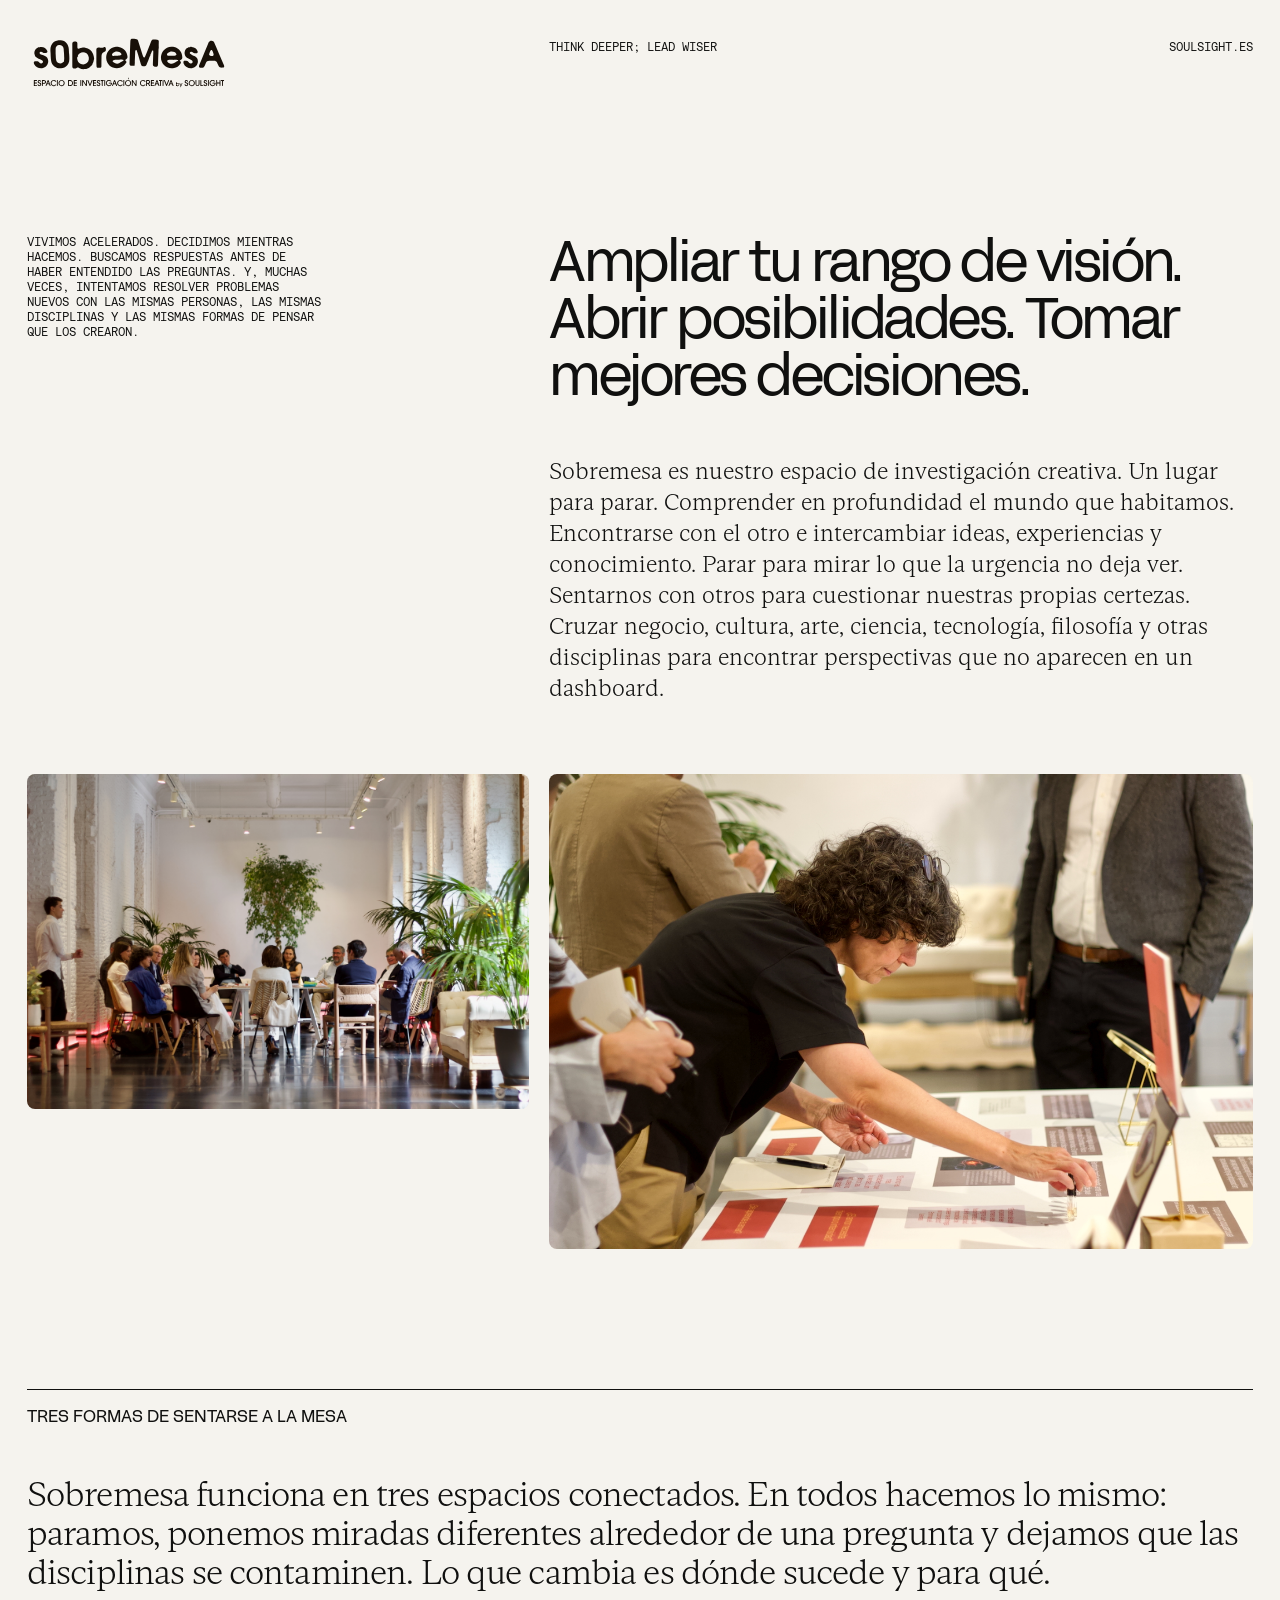
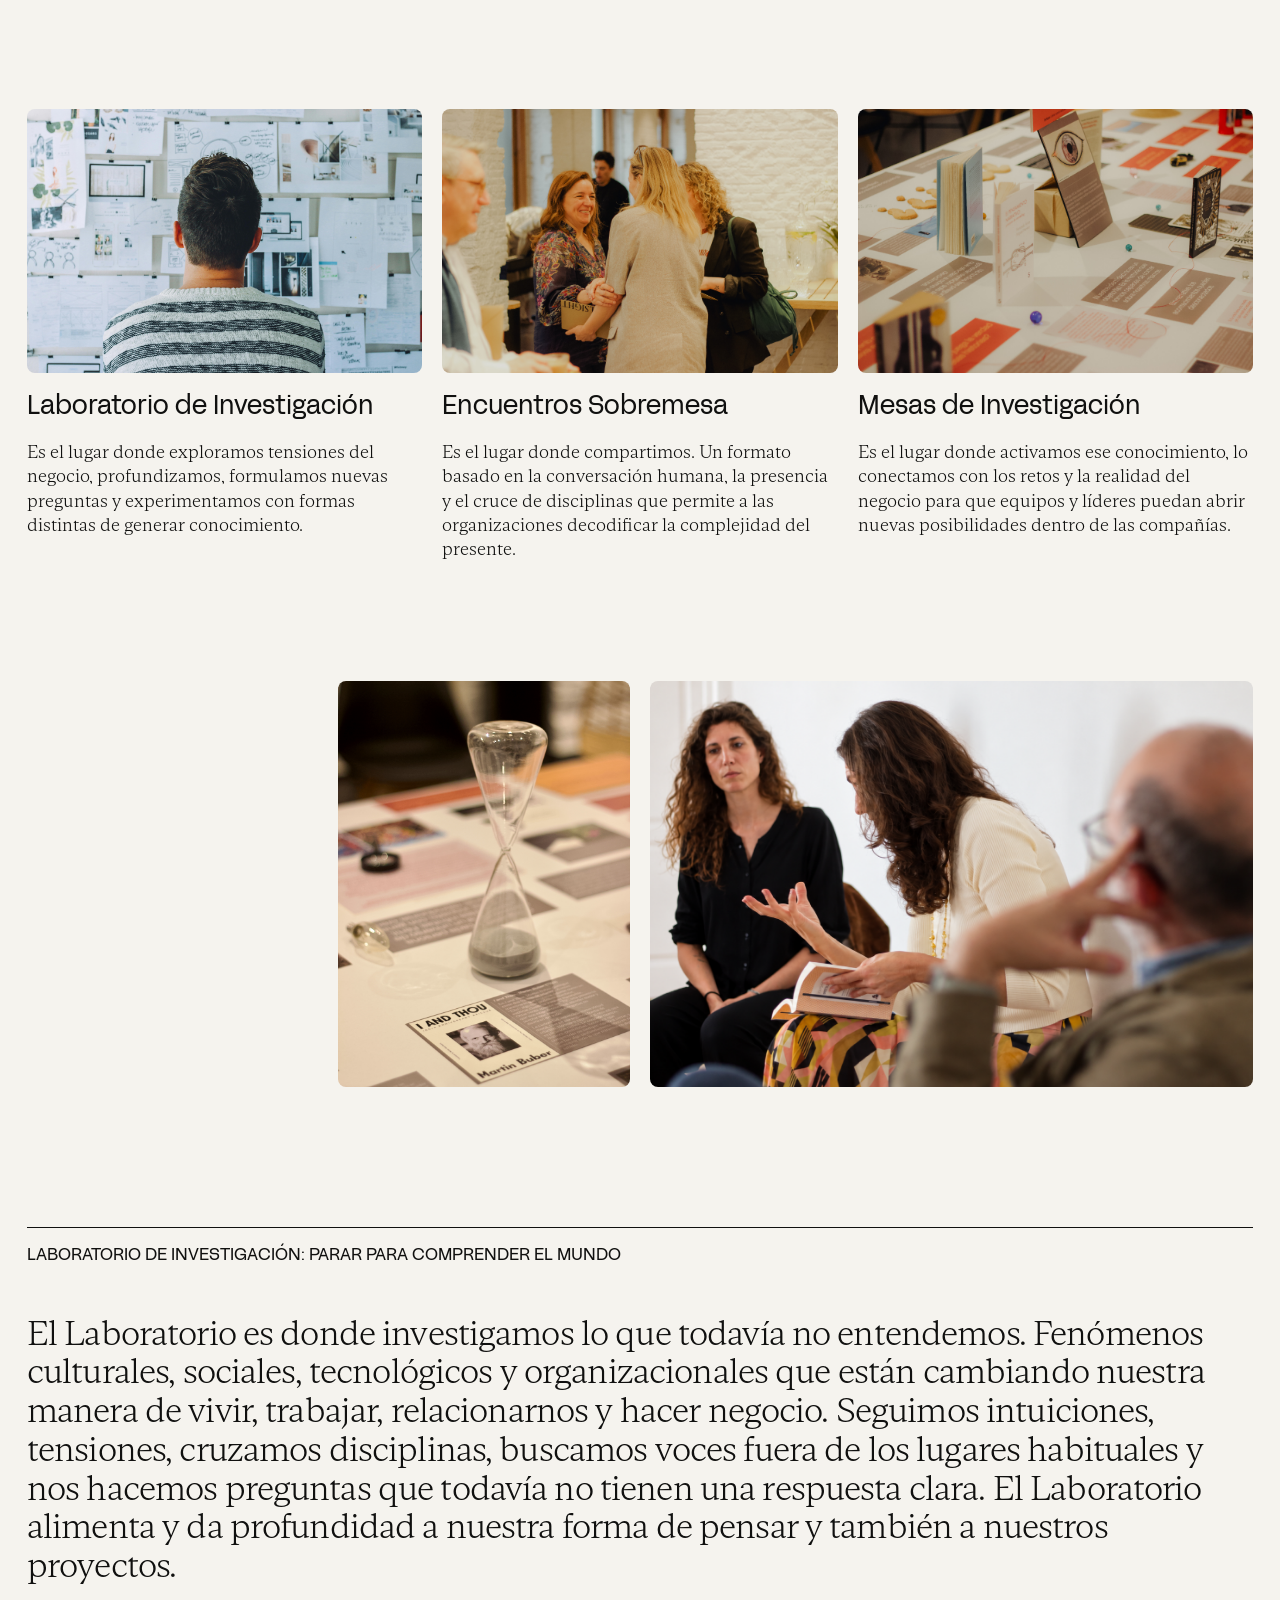
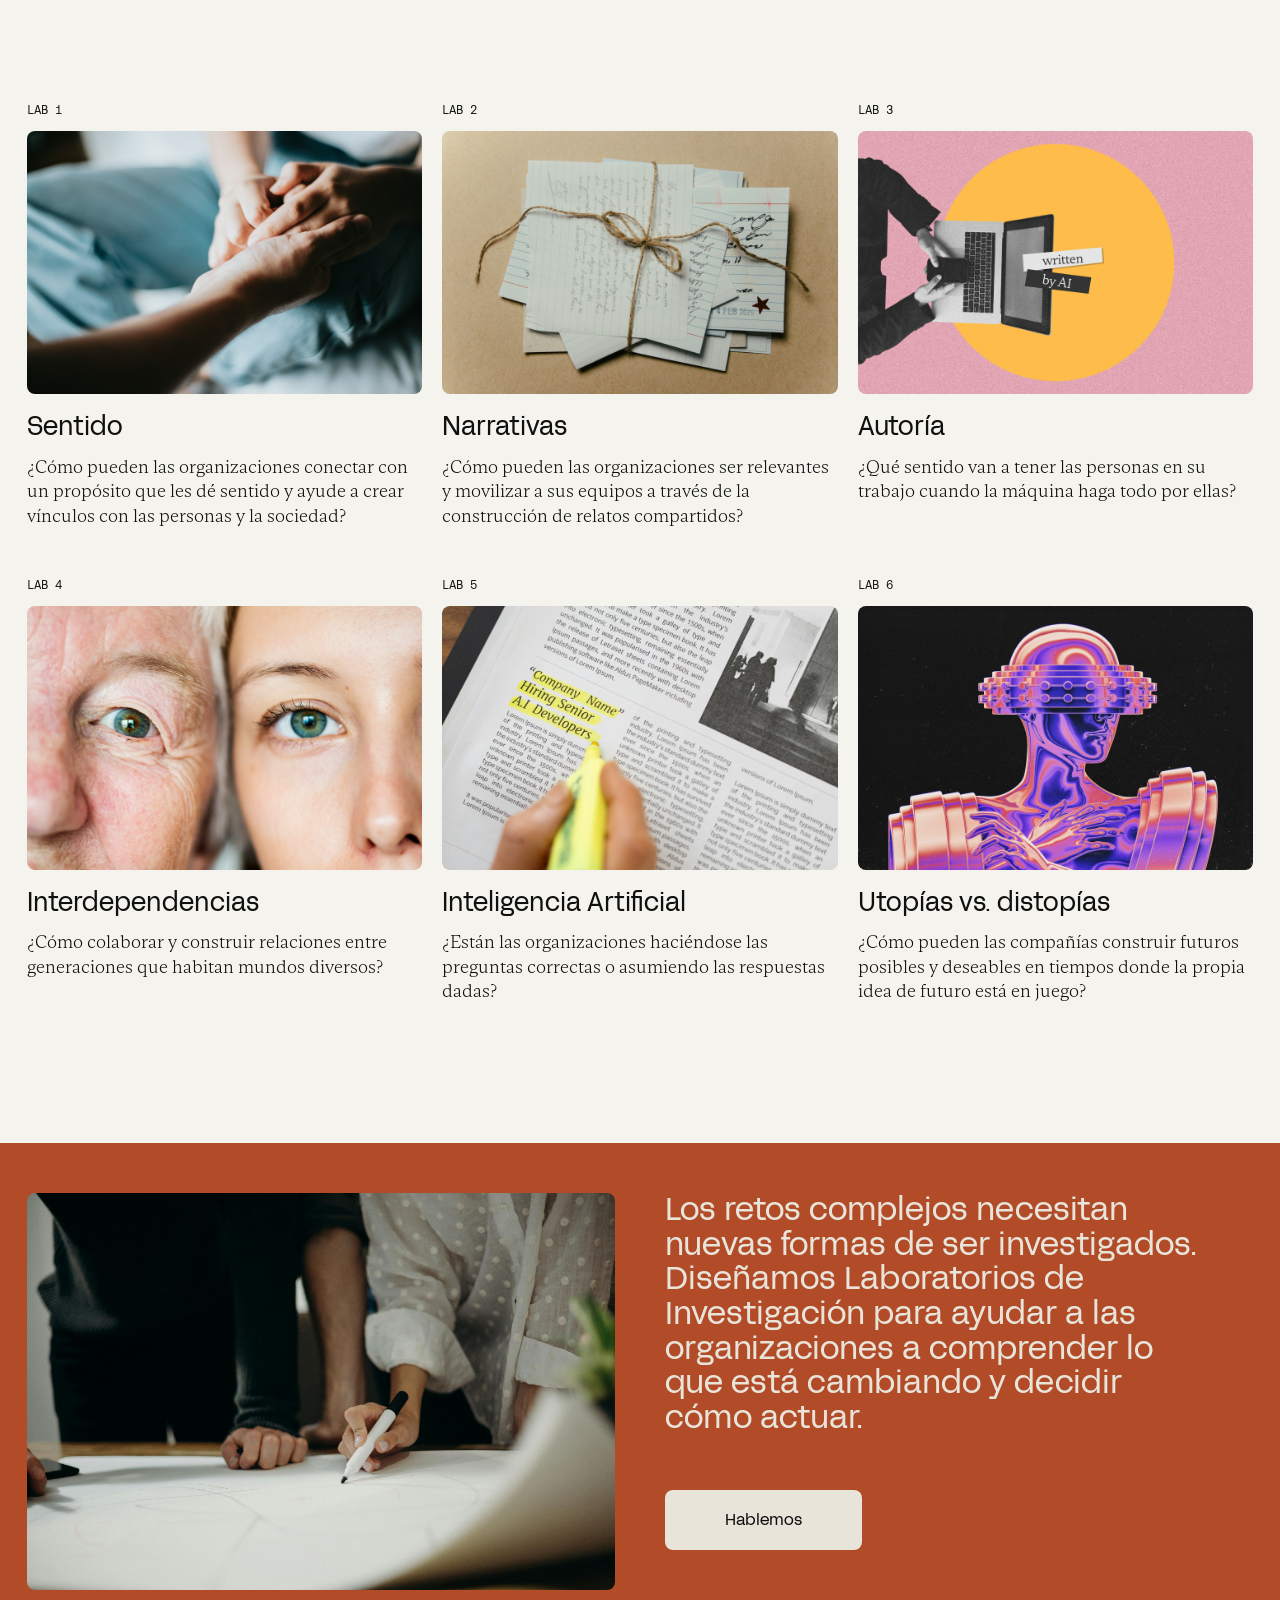
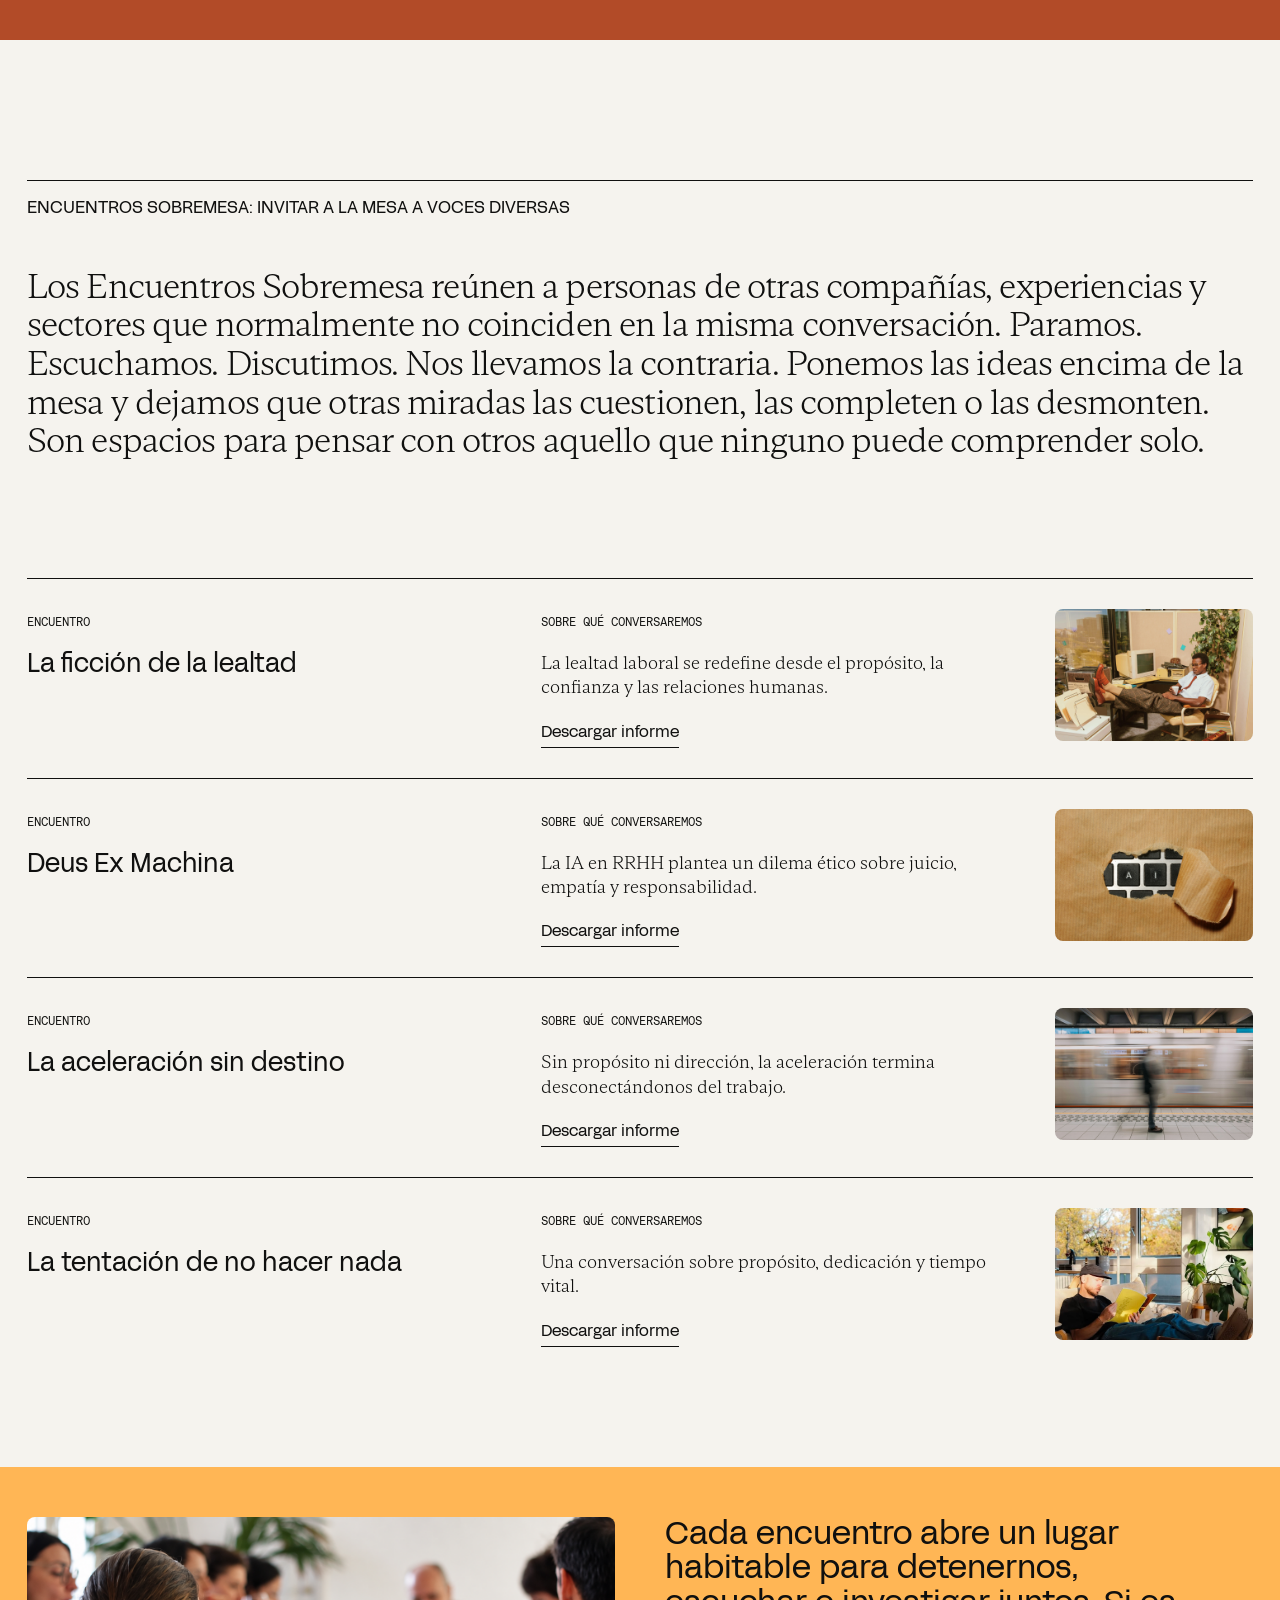
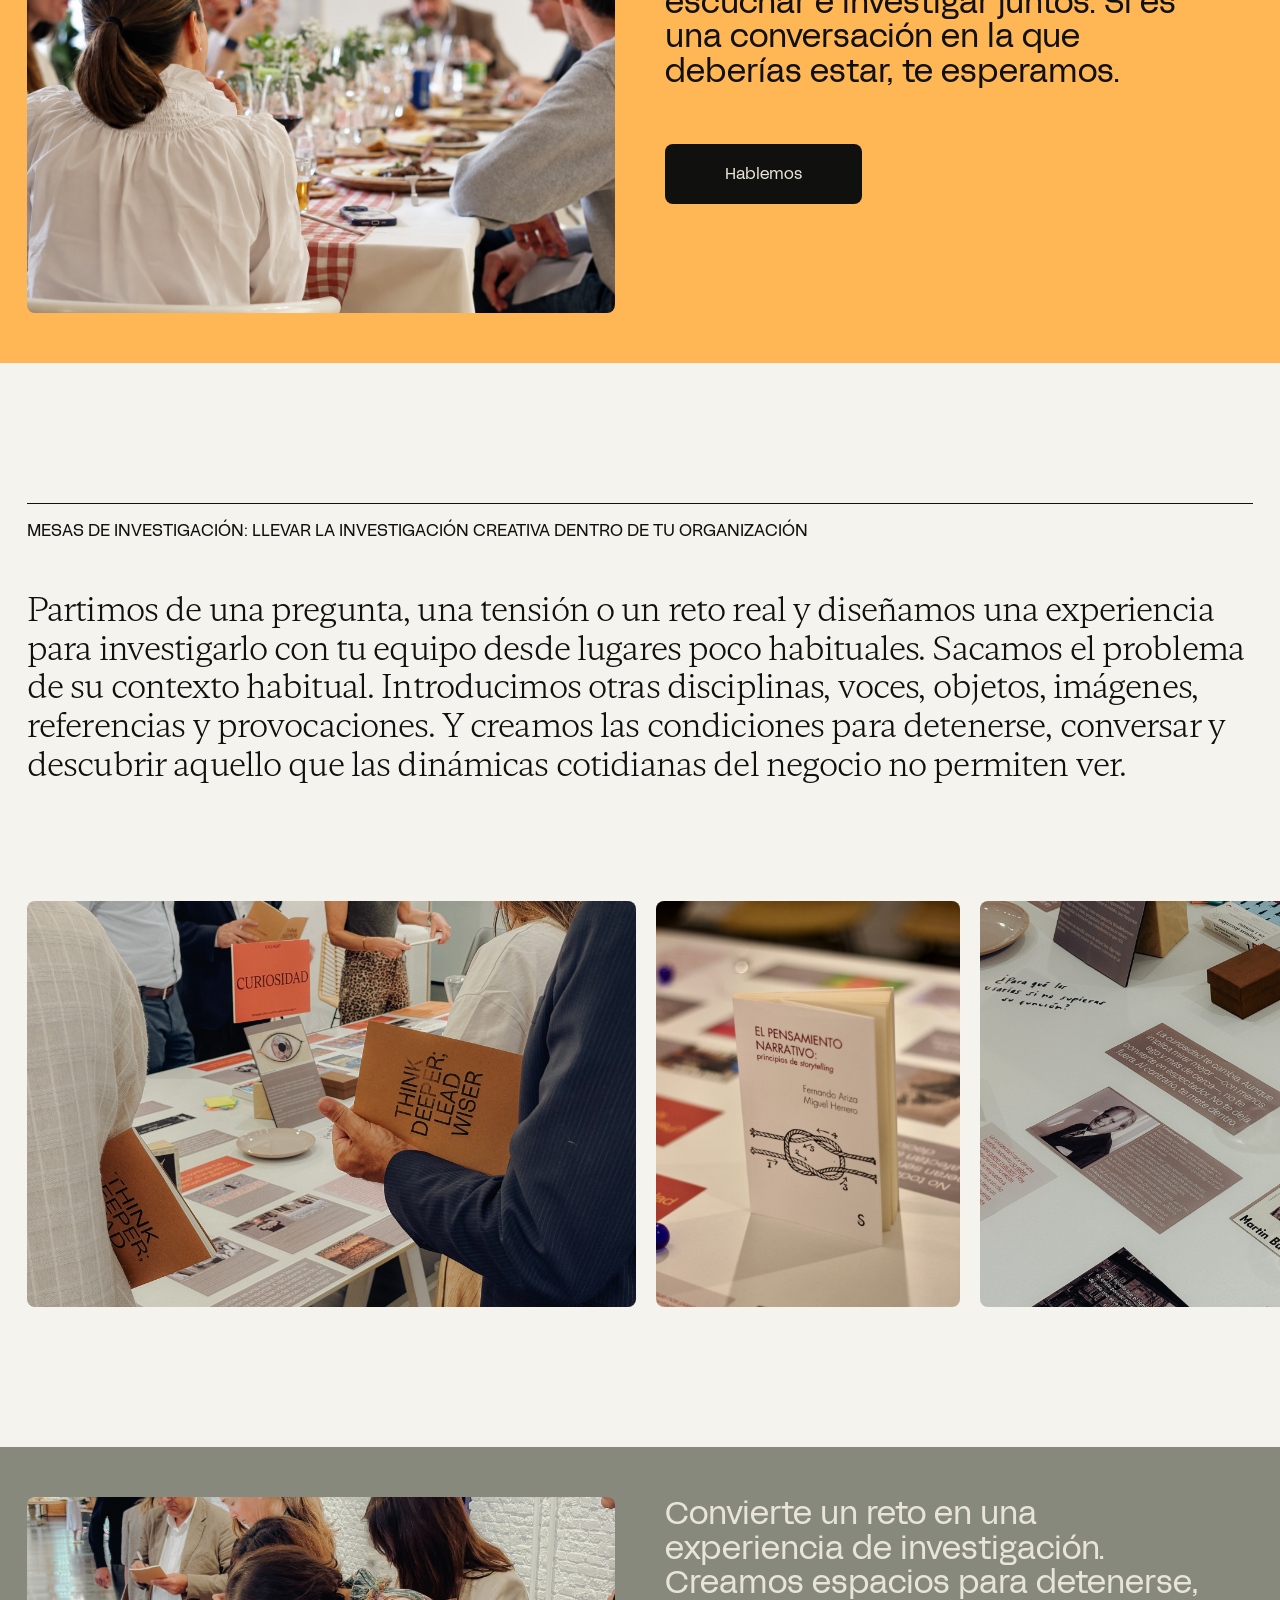
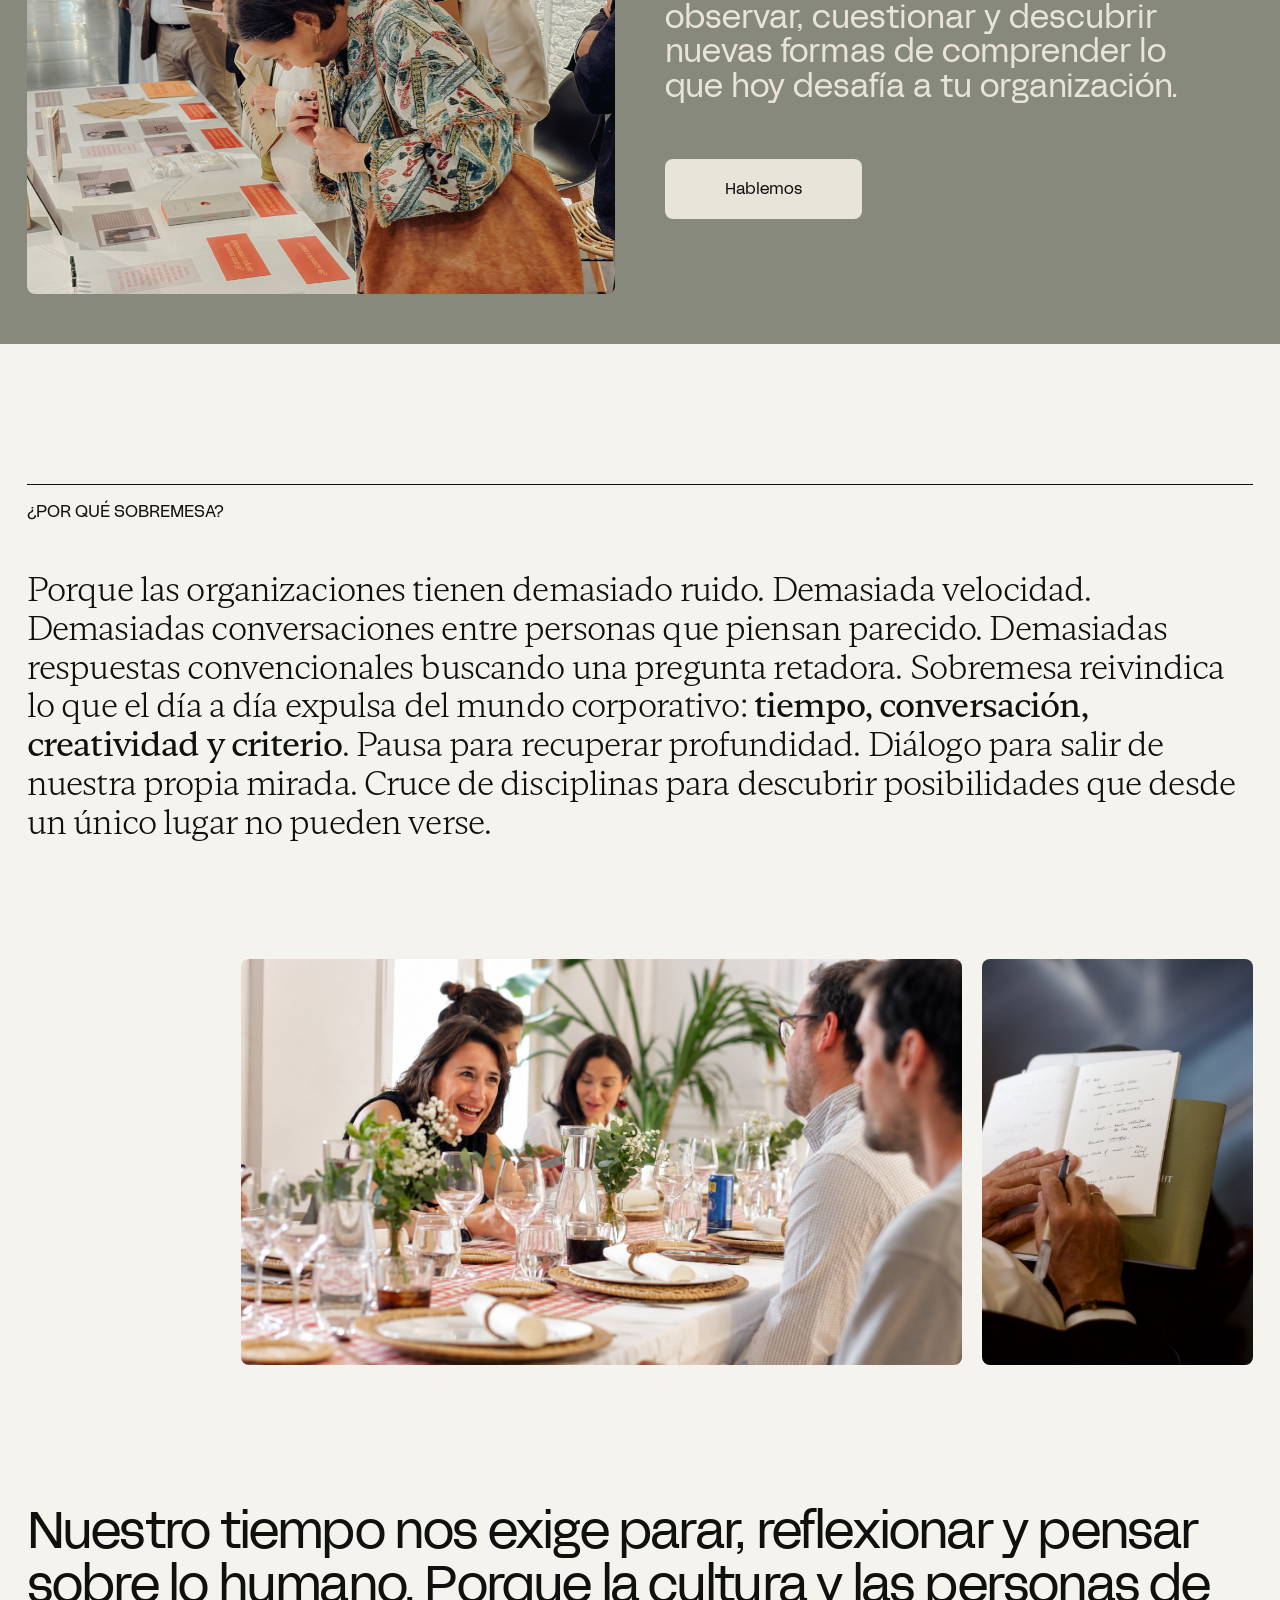
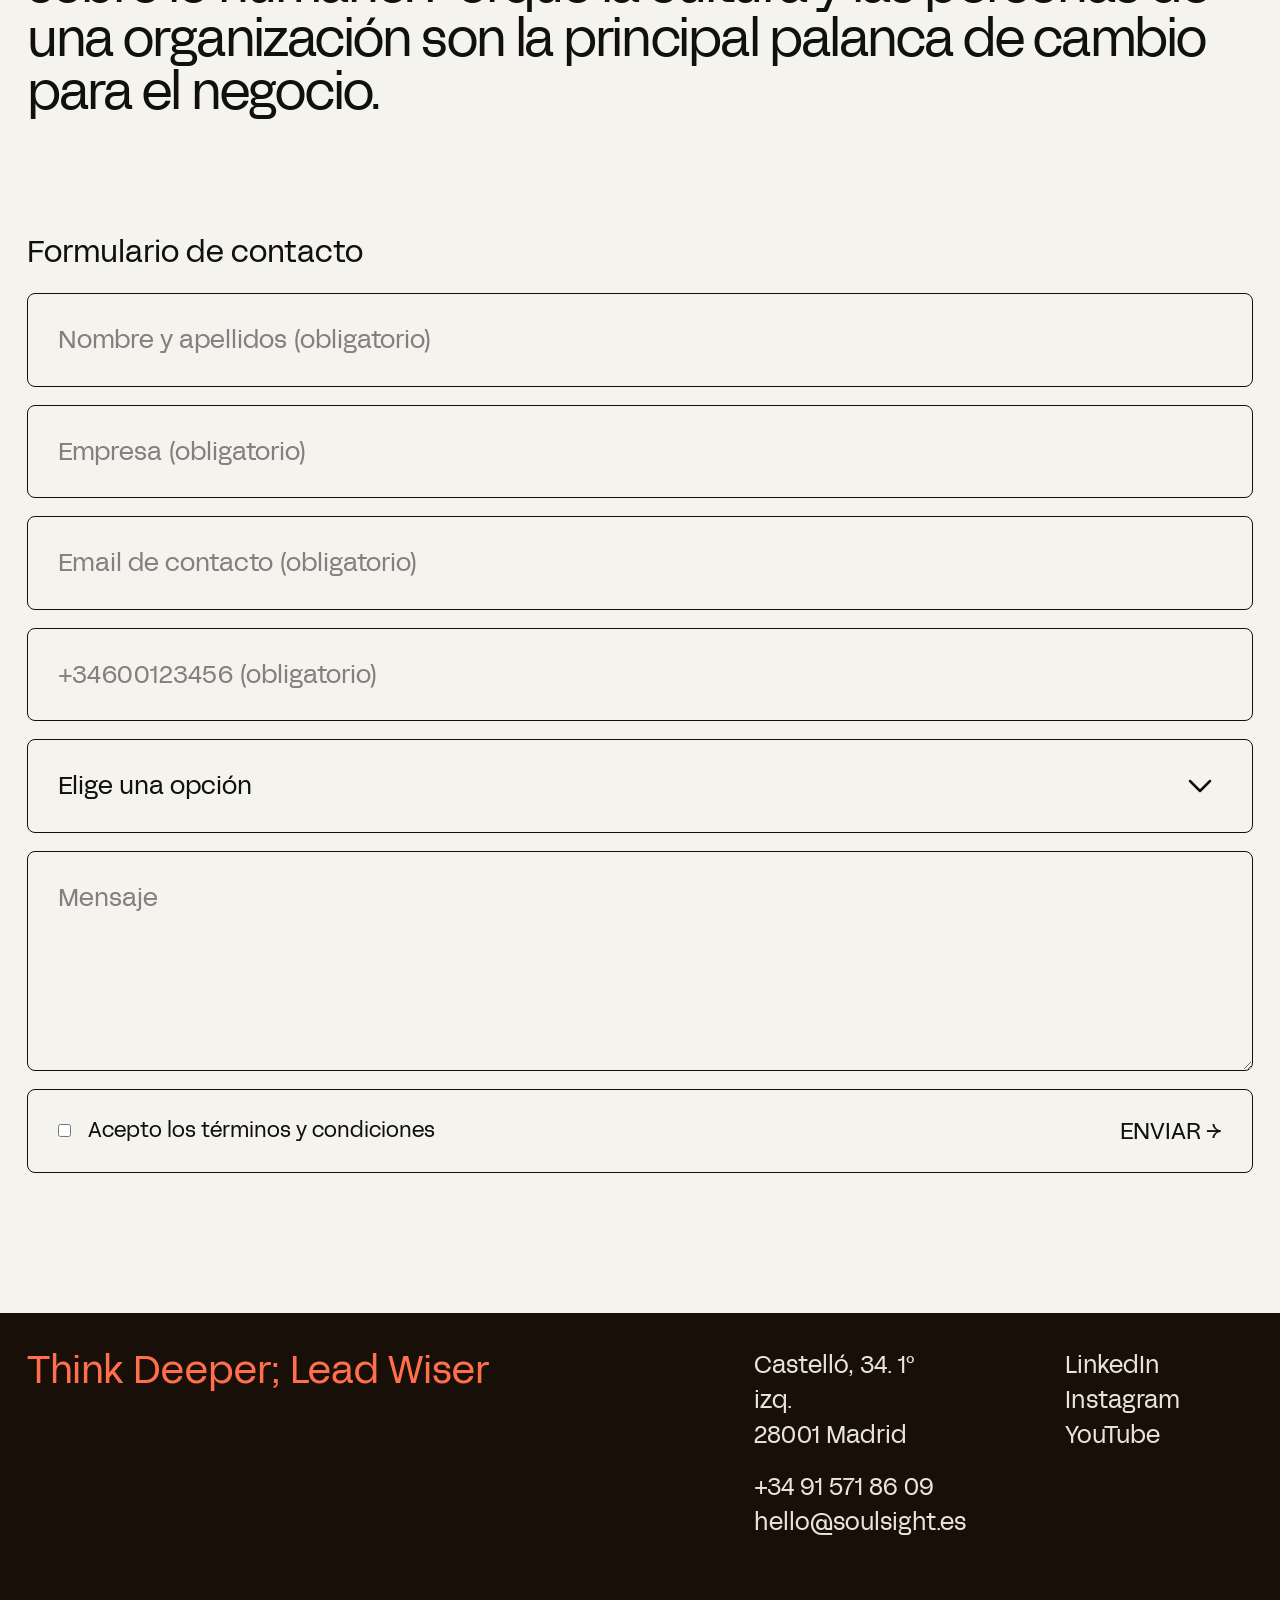
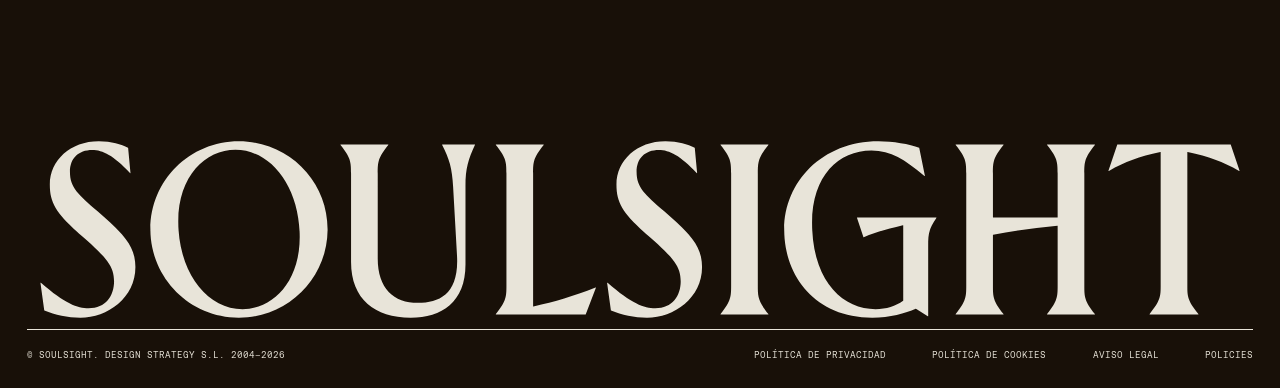
==== index.html @ e627b7d5 "Initial commit: landing Sobremesa con integración Clientify. Incluye formulario de contacto (POST ac" ====
<!doctype html>
<html lang="es">
<head>
  <meta charset="utf-8">
  <meta name="viewport" content="width=device-width,initial-scale=1">
  <title>Sobremesa — Soulsight</title>
  <meta name="description" content="Sobremesa es el espacio de investigación creativa de Soulsight.">
  <link rel="icon" href="./favicon.svg" type="image/svg+xml">
  <link rel="stylesheet" href="./styles.css">
</head>
<body>
<main>
  <header class="topbar">
    <a class="brand" href="#top" aria-label="Sobremesa, inicio"><img src="./assets/logo-sobremesa.svg" alt="Sobremesa"></a>
    <span>THINK DEEPER; LEAD WISER</span>
    <a href="https://soulsight.es">SOULSIGHT.ES</a>
  </header>

  <section id="top" class="hero page-grid">
    <p class="eyebrow">Vivimos acelerados. Decidimos mientras hacemos. Buscamos respuestas antes de haber entendido las preguntas. Y, muchas veces, intentamos resolver problemas nuevos con las mismas personas, las mismas disciplinas y las mismas formas de pensar que los crearon.</p>
    <div class="hero-copy">
      <h1>Ampliar tu rango de visión. Abrir posibilidades. Tomar mejores decisiones.</h1>
      <p>Sobremesa es nuestro espacio de investigación creativa. Un lugar para parar. Comprender en profundidad el mundo que habitamos. Encontrarse con el otro e intercambiar ideas, experiencias y conocimiento. Parar para mirar lo que la urgencia no deja ver. Sentarnos con otros para cuestionar nuestras propias certezas. Cruzar negocio, cultura, arte, ciencia, tecnología, filosofía y otras disciplinas para encontrar perspectivas que no aparecen en un dashboard.</p>
    </div>
    <div class="hero-images">
      <img src="./assets/hero-left.jpeg" alt="Participantes reunidos alrededor de una mesa en un encuentro Sobremesa">
      <img src="./assets/hero-right.jpeg" alt="Participante trabajando con materiales durante una sesión Sobremesa">
    </div>
  </section>

  <section class="intro shell">
    <div class="section-label">TRES FORMAS DE SENTARSE A LA MESA</div>
    <p class="lead">Sobremesa funciona en tres espacios conectados. En todos hacemos lo mismo: paramos, ponemos miradas diferentes alrededor de una pregunta y dejamos que las disciplinas se contaminen. Lo que cambia es dónde sucede y para qué.</p>
    <div class="three-cards">
      <article><img src="./assets/research.png" alt=""><h3>Laboratorio de Investigación</h3><p>Es el lugar donde exploramos tensiones del negocio, profundizamos, formulamos nuevas preguntas y experimentamos con formas distintas de generar conocimiento.</p></article>
      <article><img src="./assets/research-meetings.jpg" alt="Participantes conversando durante un Encuentro Sobremesa"><h3>Encuentros Sobremesa</h3><p>Es el lugar donde compartimos. Un formato basado en la conversación humana, la presencia y el cruce de disciplinas que permite a las organizaciones decodificar la complejidad del presente.</p></article>
      <article><img src="./assets/research-tables.jpg" alt="Materiales de una Mesa de Investigación"><h3>Mesas de Investigación</h3><p>Es el lugar donde activamos ese conocimiento, lo conectamos con los retos y la realidad del negocio para que equipos y líderes puedan abrir nuevas posibilidades dentro de las compañías.</p></article>
    </div>
    <div class="image-pair">
      <img src="./assets/intro-pair-left.jpeg" alt="Reloj de arena sobre materiales de investigación">
      <img src="./assets/intro-pair-right.png" alt="Participantes conversando durante una sesión Sobremesa">
    </div>
  </section>

  <section class="laboratory shell">
    <div class="section-label">LABORATORIO DE INVESTIGACIÓN: PARAR PARA COMPRENDER EL MUNDO</div>
    <p class="lead">El Laboratorio es donde investigamos lo que todavía no entendemos. Fenómenos culturales, sociales, tecnológicos y organizacionales que están cambiando nuestra manera de vivir, trabajar, relacionarnos y hacer negocio. Seguimos intuiciones, tensiones, cruzamos disciplinas, buscamos voces fuera de los lugares habituales y nos hacemos preguntas que todavía no tienen una respuesta clara. El Laboratorio alimenta y da profundidad a nuestra forma de pensar y también a nuestros proyectos.</p>
    <div class="lab-grid">
      <article><span>LAB 1</span><img src="./assets/lab-01-sentido.jpg" alt="Dos personas se cogen de las manos"><h3>Sentido</h3><p>¿Cómo pueden las organizaciones conectar con un propósito que les dé sentido y ayude a crear vínculos con las personas y la sociedad?</p></article>
      <article><span>LAB 2</span><img src="./assets/lab-02-narrativas.jpg" alt="Cartas manuscritas reunidas con una cuerda"><h3>Narrativas</h3><p>¿Cómo pueden las organizaciones ser relevantes y movilizar a sus equipos a través de la construcción de relatos compartidos?</p></article>
      <article><span>LAB 3</span><img src="./assets/lab-03-autoria.jpg" alt="Collage sobre la autoría y la inteligencia artificial"><h3>Autoría</h3><p>¿Qué sentido van a tener las personas en su trabajo cuando la máquina haga todo por ellas?</p></article>
      <article><span>LAB 4</span><img src="./assets/lab-04-interdependencias.jpg" alt="Rostros de dos generaciones diferentes"><h3>Interdependencias</h3><p>¿Cómo colaborar y construir relaciones entre generaciones que habitan mundos diversos?</p></article>
      <article><span>LAB 5</span><img src="./assets/lab-05-inteligencia-artificial.jpg" alt="Titular de prensa sobre la contratación de profesionales de inteligencia artificial"><h3>Inteligencia Artificial</h3><p>¿Están las organizaciones haciéndose las preguntas correctas o asumiendo las respuestas dadas?</p></article>
      <article><span>LAB 6</span><img src="./assets/lab-06-utopias-distopias.jpg" alt="Figura futurista con visor sobre fondo negro"><h3>Utopías vs. distopías</h3><p>¿Cómo pueden las compañías construir futuros posibles y deseables en tiempos donde la propia idea de futuro está en juego?</p></article>
    </div>
  </section>

  <section class="cta-band terracotta">
    <img src="./assets/hero.png" alt="Sesión de laboratorio">
    <div><p>Los retos complejos necesitan nuevas formas de ser investigados. Diseñamos Laboratorios de Investigación para ayudar a las organizaciones a comprender lo que está cambiando y decidir cómo actuar.</p><a href="#contacto">Hablemos</a></div>
  </section>

  <section class="meetings shell">
    <div class="section-label">ENCUENTROS SOBREMESA: INVITAR A LA MESA A VOCES DIVERSAS</div>
    <p class="lead">Los Encuentros Sobremesa reúnen a personas de otras compañías, experiencias y sectores que normalmente no coinciden en la misma conversación. Paramos. Escuchamos. Discutimos. Nos llevamos la contraria. Ponemos las ideas encima de la mesa y dejamos que otras miradas las cuestionen, las completen o las desmonten. Son espacios para pensar con otros aquello que ninguno puede comprender solo.</p>
    <div class="meeting-list">
      <article><div class="meeting-title"><small>ENCUENTRO</small><h3>La ficción de la lealtad</h3></div><div class="meeting-copy"><small>SOBRE QUÉ CONVERSAREMOS</small><p>La lealtad laboral se redefine desde el propósito, la confianza y las relaciones humanas.</p><a href="#">Descargar informe</a></div><img src="./assets/encuentro-ficcion-lealtad.jpg" alt="Persona relajada en una oficina"></article>
      <article><div class="meeting-title"><small>ENCUENTRO</small><h3>Deus Ex Machina</h3></div><div class="meeting-copy"><small>SOBRE QUÉ CONVERSAREMOS</small><p>La IA en RRHH plantea un dilema ético sobre juicio, empatía y responsabilidad.</p><a href="#">Descargar informe</a></div><img src="./assets/encuentro-deus-ex-machina.jpg" alt="Teclado con las letras AI visibles tras una capa de cartón"></article>
      <article><div class="meeting-title"><small>ENCUENTRO</small><h3>La aceleración sin destino</h3></div><div class="meeting-copy"><small>SOBRE QUÉ CONVERSAREMOS</small><p>Sin propósito ni dirección, la aceleración termina desconectándonos del trabajo.</p><a href="#">Descargar informe</a></div><img src="./assets/encuentro-aceleracion-sin-destino.jpg" alt="Persona caminando frente a un tren en movimiento"></article>
      <article><div class="meeting-title"><small>ENCUENTRO</small><h3>La tentación de no hacer nada</h3></div><div class="meeting-copy"><small>SOBRE QUÉ CONVERSAREMOS</small><p>Una conversación sobre propósito, dedicación y tiempo vital.</p><a href="#">Descargar informe</a></div><img src="./assets/encuentro-tentacion-no-hacer-nada.jpg" style="object-position:center 42%" alt="Persona leyendo en casa"></article>
    </div>
  </section>

  <section class="cta-band amber">
    <img src="./assets/cta-encuentros.png" alt="Participantes conversando alrededor de una mesa Sobremesa">
    <div><p>Cada encuentro abre un lugar habitable para detenernos, escuchar e investigar juntos. Si es una conversación en la que deberías estar, te esperamos.</p><a href="#contacto">Hablemos</a></div>
  </section>

  <section class="tables shell">
    <div class="section-label">MESAS DE INVESTIGACIÓN: LLEVAR LA INVESTIGACIÓN CREATIVA DENTRO DE TU ORGANIZACIÓN</div>
    <p class="lead">Partimos de una pregunta, una tensión o un reto real y diseñamos una experiencia para investigarlo con tu equipo desde lugares poco habituales. Sacamos el problema de su contexto habitual. Introducimos otras disciplinas, voces, objetos, imágenes, referencias y provocaciones. Y creamos las condiciones para detenerse, conversar y descubrir aquello que las dinámicas cotidianas del negocio no permiten ver.</p>
    <div class="research-carousel" aria-label="Galería de Mesas de Investigación" tabindex="0">
      <div class="research-carousel-track">
        <figure class="landscape"><img src="./assets/lab-carousel-01.jpg" alt="Participantes explorando materiales en una Mesa de Investigación"></figure>
        <figure class="portrait"><img src="./assets/lab-carousel-05.jpeg" alt="Libro sobre pensamiento narrativo en la Mesa de Investigación"></figure>
        <figure class="landscape"><img src="./assets/lab-carousel-02.jpg" alt="Materiales y referencias de una investigación sobre la curiosidad"></figure>
        <figure class="landscape"><img src="./assets/lab-carousel-03.jpg" alt="Muestras de colores y preguntas de investigación"></figure>
        <figure class="portrait"><img src="./assets/lab-carousel-06.jpeg" alt="Brújula sobre los materiales de investigación"></figure>
        <figure class="landscape"><img src="./assets/lab-carousel-04.jpg" alt="Participante tomando notas durante una Mesa de Investigación"></figure>
      </div>
    </div>
  </section>

  <section class="cta-band olive">
    <img src="./assets/cta-mesas-investigacion.jpg" alt="Participantes explorando materiales durante una Mesa de Investigación">
    <div><p>Convierte un reto en una experiencia de investigación. Creamos espacios para detenerse, observar, cuestionar y descubrir nuevas formas de comprender lo que hoy desafía a tu organización.</p><a href="#contacto">Hablemos</a></div>
  </section>

  <section class="why shell">
    <div class="section-label">¿POR QUÉ SOBREMESA?</div>
    <p class="lead">Porque las organizaciones tienen demasiado ruido. Demasiada velocidad. Demasiadas conversaciones entre personas que piensan parecido. Demasiadas respuestas convencionales buscando una pregunta retadora. Sobremesa reivindica lo que el día a día expulsa del mundo corporativo: <strong>tiempo, conversación, creatividad y criterio</strong>. Pausa para recuperar profundidad. Diálogo para salir de nuestra propia mirada. Cruce de disciplinas para descubrir posibilidades que desde un único lugar no pueden verse.</p>
    <div class="image-pair">
      <img src="./assets/why-pair-left.png" alt="Participantes conversando alrededor de una mesa Sobremesa">
      <img src="./assets/why-pair-vertical.jpeg" alt="Persona tomando notas durante una sesión Sobremesa">
    </div>
  </section>

  <section id="contacto" class="contact shell">
    <h2>Nuestro tiempo nos exige parar, reflexionar y pensar sobre lo humano. Porque la cultura y las personas de una organización son la principal palanca de cambio para el negocio.</h2>
    <form id="clientify-contact-form" novalidate>
      <h3>Formulario de contacto</h3>
      <input name="name" type="text" aria-label="Nombre y apellidos" placeholder="Nombre y apellidos (obligatorio)" required>
      <input name="company" type="text" aria-label="Empresa" placeholder="Empresa (obligatorio)" required>
      <input name="email" type="email" aria-label="Email" placeholder="Email de contacto (obligatorio)" required>
      <input name="phone" type="tel" aria-label="Teléfono" placeholder="+34600123456 (obligatorio)" inputmode="tel" autocomplete="tel" pattern="^\+[1-9]\d{8,14}$" title="Incluye el prefijo del país sin espacios, por ejemplo +34600123456" required>
      <select name="interest" aria-label="Motivo" required>
        <option value="" disabled selected>Elige una opción</option>
        <option value="Laboratorio de Investigación">Laboratorio de Investigación</option>
        <option value="Encuentro Sobremesa">Encuentro Sobremesa</option>
        <option value="Mesa de Investigación">Mesa de Investigación</option>
        <option value="Todos">Todos</option>
      </select>
      <textarea name="message" aria-label="Mensaje" placeholder="Mensaje"></textarea>
      <div class="form-bottom"><label><input name="privacy" type="checkbox" required> Acepto los términos y condiciones</label><button type="submit">ENVIAR <span aria-hidden="true">→</span></button></div>
      <p id="form-feedback" class="form-feedback" role="status" aria-live="polite" hidden></p>
    </form>
  </section>

  <footer>
    <div class="footer-top">
      <p>Think Deeper; Lead Wiser</p>
      <address>Castelló, 34. 1º izq.<br>28001 Madrid</address>
      <div><a href="tel:+34915718609">+34 91 571 86 09</a><a href="mailto:hello@soulsight.es">hello@soulsight.es</a></div>
      <nav><a href="#">LinkedIn</a><a href="#">Instagram</a><a href="#">YouTube</a></nav>
    </div>
    <div class="footer-wordmark"><img src="./assets/soulsight-light.svg" alt="Soulsight"></div>
    <div class="legal"><span>© SOULSIGHT. DESIGN STRATEGY S.L. 2004–2026</span><nav class="legal-links"><a href="#">POLÍTICA DE PRIVACIDAD</a><a href="#">POLÍTICA DE COOKIES</a><a href="#">AVISO LEGAL</a><a href="#">POLICIES</a></nav></div>
  </footer>
</main>
<script src="./script-clientify-v4.js"></script>
</body>
</html>
---- styles.css ----
/*! tailwindcss v4.2.1 | MIT License | https://tailwindcss.com */
@layer theme{:root,:host{--font-sans:ui-sans-serif, system-ui, sans-serif, "Apple Color Emoji", "Segoe UI Emoji", "Segoe UI Symbol", "Noto Color Emoji";--font-mono:ui-monospace, SFMono-Regular, Menlo, Monaco, Consolas, "Liberation Mono", "Courier New", monospace;--spacing:.25rem;--default-font-family:var(--font-sans);--default-mono-font-family:var(--font-mono)}}@layer base{*,:after,:before,::backdrop{box-sizing:border-box;border:0 solid;margin:0;padding:0}::file-selector-button{box-sizing:border-box;border:0 solid;margin:0;padding:0}html,:host{-webkit-text-size-adjust:100%;tab-size:4;line-height:1.5;font-family:var(--default-font-family,ui-sans-serif, system-ui, sans-serif, "Apple Color Emoji", "Segoe UI Emoji", "Segoe UI Symbol", "Noto Color Emoji");font-feature-settings:var(--default-font-feature-settings,normal);font-variation-settings:var(--default-font-variation-settings,normal);-webkit-tap-highlight-color:transparent}hr{height:0;color:inherit;border-top-width:1px}abbr:where([title]){-webkit-text-decoration:underline dotted;text-decoration:underline dotted}h1,h2,h3,h4,h5,h6{font-size:inherit;font-weight:inherit}a{color:inherit;-webkit-text-decoration:inherit;-webkit-text-decoration:inherit;-webkit-text-decoration:inherit;-webkit-text-decoration:inherit;text-decoration:inherit}b,strong{font-weight:bolder}code,kbd,samp,pre{font-family:var(--default-mono-font-family,ui-monospace, SFMono-Regular, Menlo, Monaco, Consolas, "Liberation Mono", "Courier New", monospace);font-feature-settings:var(--default-mono-font-feature-settings,normal);font-variation-settings:var(--default-mono-font-variation-settings,normal);font-size:1em}small{font-size:80%}sub,sup{vertical-align:baseline;font-size:75%;line-height:0;position:relative}sub{bottom:-.25em}sup{top:-.5em}table{text-indent:0;border-color:inherit;border-collapse:collapse}:-moz-focusring{outline:auto}progress{vertical-align:baseline}summary{display:list-item}ol,ul,menu{list-style:none}img,svg,video,canvas,audio,iframe,embed,object{vertical-align:middle;display:block}img,video{max-width:100%;height:auto}button,input,select,optgroup,textarea{font:inherit;font-feature-settings:inherit;font-variation-settings:inherit;letter-spacing:inherit;color:inherit;opacity:1;background-color:#0000;border-radius:0}::file-selector-button{font:inherit;font-feature-settings:inherit;font-variation-settings:inherit;letter-spacing:inherit;color:inherit;opacity:1;background-color:#0000;border-radius:0}:where(select:is([multiple],[size])) optgroup{font-weight:bolder}:where(select:is([multiple],[size])) optgroup option{padding-inline-start:20px}::file-selector-button{margin-inline-end:4px}::placeholder{opacity:1}@supports (not ((-webkit-appearance:-apple-pay-button))) or (contain-intrinsic-size:1px){::placeholder{color:currentColor}@supports (color:color-mix(in lab, red, red)){::placeholder{color:color-mix(in oklab, currentcolor 50%, transparent)}}}textarea{resize:vertical}::-webkit-search-decoration{-webkit-appearance:none}::-webkit-date-and-time-value{min-height:1lh;text-align:inherit}::-webkit-datetime-edit{display:inline-flex}::-webkit-datetime-edit-fields-wrapper{padding:0}::-webkit-datetime-edit{padding-block:0}::-webkit-datetime-edit-year-field{padding-block:0}::-webkit-datetime-edit-month-field{padding-block:0}::-webkit-datetime-edit-day-field{padding-block:0}::-webkit-datetime-edit-hour-field{padding-block:0}::-webkit-datetime-edit-minute-field{padding-block:0}::-webkit-datetime-edit-second-field{padding-block:0}::-webkit-datetime-edit-millisecond-field{padding-block:0}::-webkit-datetime-edit-meridiem-field{padding-block:0}::-webkit-calendar-picker-indicator{line-height:1}:-moz-ui-invalid{box-shadow:none}button,input:where([type=button],[type=reset],[type=submit]){appearance:button}::file-selector-button{appearance:button}::-webkit-inner-spin-button{height:auto}::-webkit-outer-spin-button{height:auto}[hidden]:where(:not([hidden=until-found])){display:none!important}}@layer components;@layer utilities{.visible{visibility:visible}.sr-only{clip-path:inset(50%);white-space:nowrap;border-width:0;width:1px;height:1px;margin:-1px;padding:0;position:absolute;overflow:hidden}.relative{position:relative}.start{inset-inline-start:var(--spacing)}.hidden{display:none}.table{display:table}}@font-face{font-family:FFF Acid Grotesk;src:url(./fonts/fff-acid-book.woff2)format("woff2");font-style:normal;font-weight:400;font-display:swap}@font-face{font-family:FFF Acid Grotesk;src:url(./fonts/fff-acid-medium.woff2)format("woff2");font-style:normal;font-weight:500;font-display:swap}@font-face{font-family:Gestura Text;src:url(./fonts/gestura-extralight.woff2)format("woff2");font-style:normal;font-weight:200;font-display:swap}@font-face{font-family:Gestura Text;src:url(./fonts/gestura-extralight-italic.woff2)format("woff2");font-style:italic;font-weight:200;font-display:swap}@font-face{font-family:Gestura Text;src:url(./fonts/gestura-regular.woff2)format("woff2");font-style:normal;font-weight:400;font-display:swap}@font-face{font-family:Aeonik Mono;src:url(./fonts/aeonik-mono-regular.otf)format("opentype");font-style:normal;font-weight:400;font-display:swap}:root{--ink:#10100f;--paper:#f5f3ee;--cream:#e8e4d9;--terracotta:#b24b28;--amber:#ffb655;--olive:#86897c}*{box-sizing:border-box}html{scroll-behavior:smooth}body{background:var(--paper);color:var(--ink);margin:0;font-family:Arial,Helvetica,sans-serif}a{color:inherit}img{object-fit:cover;width:100%;display:block}button,input,select,textarea{font:inherit}.shell{padding:0 2.1vw}.topbar{text-transform:uppercase;grid-template-columns:2fr 2fr 1fr;height:120px;padding:40px 2.1vw;font:12px/1.2 ui-monospace,monospace;display:grid}.topbar a:last-child{text-align:right}.brand{font-weight:700;text-decoration:none}.page-grid{grid-template-columns:2fr 3fr;gap:40px;padding:80px 2.1vw 0;display:grid}.eyebrow{text-transform:uppercase;max-width:300px;margin-top:150px;font:12px/1.25 ui-monospace,monospace}.hero-copy h1{letter-spacing:-.045em;margin:0 0 50px;font-size:clamp(54px,5.2vw,100px);font-weight:400;line-height:.98}.hero-copy>p{max-width:1100px;font-family:Georgia,serif;font-size:clamp(20px,1.5vw,29px);line-height:1.28}.hero-images{grid-column:1/-1;grid-template-columns:2fr 3fr;align-items:start;margin-top:55px;display:grid}.hero-images img:first-child{height:28vw}.hero-images img:last-child{height:38vw}.section-label{text-transform:uppercase;border-top:1px solid;margin-bottom:70px;padding-top:14px;font-size:17px}.intro,.laboratory,.meetings,.tables,.contact{padding-top:150px;padding-bottom:150px}.lead{letter-spacing:-.025em;margin:0 0 110px;font-family:Georgia,serif;font-size:clamp(32px,2.7vw,54px);line-height:1.12}.three-cards{grid-template-columns:repeat(3,1fr);gap:20px;display:grid}.three-cards img{aspect-ratio:1.5;border-radius:8px}.three-cards h3,.lab-grid h3,.meeting-list h3{margin:20px 0;font-size:clamp(25px,2vw,40px);font-weight:400;line-height:1.05}.three-cards p,.lab-grid p,.meeting-list p{font-family:Georgia,serif;font-size:18px;line-height:1.35}.image-pair{grid-template-columns:1fr 2fr;align-items:stretch;gap:20px;margin-bottom:100px;display:grid}.image-pair img{border-radius:8px;height:47vw;max-height:720px}.lab-grid{grid-template-columns:repeat(3,1fr);gap:55px 20px;display:grid}.lab-grid span,.meeting-list small{font:12px ui-monospace,monospace}.lab-grid img{aspect-ratio:1.5;border-radius:8px;margin-top:14px}.cta-band{grid-template-columns:1fr 1fr;align-items:start;gap:45px;padding:50px 2.1vw;display:grid}.cta-band img{border-radius:8px;height:31vw;max-height:610px}.cta-band p{color:var(--cream);margin:0;font-size:clamp(30px,2.5vw,50px);line-height:1.08}.cta-band a{background:var(--cream);color:var(--ink);border-radius:8px;margin-top:55px;padding:18px 60px;text-decoration:none;display:inline-block}.terracotta{background:var(--terracotta)}.amber{background:var(--amber)}.amber p{color:var(--ink)}.amber a{background:var(--ink);color:var(--cream)}.olive{background:var(--olive)}.meeting-list article{border-top:1px solid;grid-template-columns:1.1fr 1.35fr .55fr;align-items:start;gap:30px;padding:28px 0;display:grid}.meeting-list article>small{position:absolute}.meeting-list h3{margin:32px 0 0}.meeting-list article div{padding-top:2px}.meeting-list article img{aspect-ratio:1.5;border-radius:8px}.meeting-list a{margin-top:20px;display:inline-block}.pagination{justify-content:space-between;align-items:center;margin-top:55px;font-size:25px;display:flex}.pagination button{background:0 0;border:0}.carousel{grid-template-columns:1fr .5fr 1fr;gap:20px;display:grid;overflow:hidden}.carousel img{border-radius:8px;height:44vw;max-height:650px}.contact h2{letter-spacing:-.035em;max-width:1500px;margin:0 0 110px;font-size:clamp(42px,4vw,76px);font-weight:400;line-height:1.05}.contact form{gap:18px;display:grid}.contact form h3{font-size:30px;font-weight:400}.contact input,.contact select,.contact textarea{border:1px solid var(--ink);background:0 0;border-radius:8px;width:100%;padding:27px 30px;font-size:25px}.contact textarea{resize:vertical;min-height:220px}.form-bottom{border:1px solid;border-radius:8px;justify-content:space-between;align-items:center;padding:24px 30px;font-size:21px;display:flex}.form-bottom label input{width:auto;margin-right:12px}.form-bottom button{background:0 0;border:0;font-size:23px}footer{color:var(--cream);background:#181008;padding:85px 2.1vw 28px}.footer-top{grid-template-columns:2fr 1fr 1fr 1fr;gap:40px;font-size:24px;line-height:1.45;display:grid}.footer-top>p{color:#ff6f4d;margin:0;font-size:clamp(32px,3vw,58px)}.footer-top address{font-style:normal}.footer-top a{text-decoration:none;display:block}.footer-wordmark{letter-spacing:-.05em;margin:90px 0 50px;font-family:Georgia,serif;font-size:clamp(90px,15vw,285px);line-height:.9}.legal{border-top:1px solid var(--cream);text-transform:uppercase;justify-content:space-between;gap:35px;padding-top:20px;font:11px ui-monospace,monospace;display:flex}.legal a{text-decoration:none}@media (width<=800px){.topbar{grid-template-columns:1fr 1fr;height:auto;padding:24px 20px}.topbar span{display:none}.page-grid{padding:70px 20px 0;display:block}.eyebrow{margin:0 0 50px}.hero-copy h1{font-size:52px}.hero-images{grid-template-columns:1fr;margin-top:50px;display:grid}.hero-images img:first-child,.hero-images img:last-child{height:75vw}.shell{padding-left:20px;padding-right:20px}.intro,.laboratory,.meetings,.tables,.contact{padding-top:90px;padding-bottom:90px}.intro{padding-bottom:45px}.laboratory{padding-top:45px}.section-label{margin-bottom:10px}.lead{margin-bottom:65px;font-size:32px}.three-cards,.lab-grid,.image-pair{grid-template-columns:1fr}.image-pair img{height:90vw}.cta-band{grid-template-columns:1fr;padding:20px}.cta-band img{height:80vw}.cta-band p{font-size:30px}.meeting-list article{grid-template-columns:1fr}.meeting-list article>small{position:static}.meeting-list h3{margin:10px 0}.meeting-list article img{max-width:260px}.pagination{gap:10px;font-size:16px}.carousel{grid-template-columns:1fr}.carousel img{height:90vw}.contact h2{font-size:40px}.contact input,.contact select,.contact textarea{padding:20px;font-size:18px}.form-bottom{flex-direction:column;align-items:flex-start;gap:25px}.footer-top{grid-template-columns:1fr}.footer-wordmark{font-size:22vw}.legal{flex-direction:column}.legal a{display:block}}body{font-family:FFF Acid Grotesk,Arial,sans-serif;font-weight:400}.hero-copy h1,.three-cards h3,.lab-grid h3,.meeting-list h3,.cta-band p,.contact h2,.contact form,.footer-top{font-family:FFF Acid Grotesk,Arial,sans-serif}.hero-copy>p,.lead,.three-cards p,.lab-grid p,.meeting-list p{font-family:Gestura Text,Georgia,serif;font-weight:200}.lead strong{font-family:Gestura Text,Georgia,serif;font-weight:400}.topbar,.eyebrow,.lab-grid span,.meeting-list small,.legal{font-family:Aeonik Mono,ui-monospace,SFMono-Regular,Menlo,monospace}.footer-wordmark{font-family:Gestura Text,Georgia,serif;font-weight:400}.brand{width:min(250px,16vw);height:auto;display:block}.brand img,.footer-wordmark img{object-fit:contain;width:100%;height:auto}@media (width<=800px){.brand{width:150px}}.research-carousel{scrollbar-width:none;cursor:grab;touch-action:pan-y;-webkit-overflow-scrolling:touch;-webkit-user-select:none;user-select:none;margin-inline:-2.1vw;overflow:auto hidden}.research-carousel.is-dragging{cursor:grabbing}.research-carousel::-webkit-scrollbar{display:none}.research-carousel-track{align-items:center;gap:20px;width:max-content;padding-inline:2.1vw;display:flex}.research-carousel figure{border-radius:8px;flex:none;height:clamp(360px,31.7vw,609px);margin:0;overflow:hidden}.research-carousel figure.landscape{aspect-ratio:3/2}.research-carousel figure.portrait{aspect-ratio:3/4}.research-carousel img{object-fit:cover;-webkit-user-select:none;user-select:none;pointer-events:none;width:100%;height:100%}@media (width<=800px){.research-carousel{cursor:grab;touch-action:pan-x pan-y;margin-inline:-20px}.research-carousel-track{gap:12px;padding-inline:20px}.research-carousel figure{height:72vw;min-height:280px}.intro .image-pair{margin-top:65px;margin-bottom:0}}.contact select{appearance:none;background-image:url("data:image/svg+xml,%3Csvg xmlns='http://www.w3.org/2000/svg' width='24' height='14' viewBox='0 0 24 14'%3E%3Cpath d='M2 2l10 10L22 2' fill='none' stroke='%2310100f' stroke-width='2.5' stroke-linecap='round' stroke-linejoin='round'/%3E%3C/svg%3E");background-position:right 40px center;background-repeat:no-repeat;background-size:24px 14px;padding-right:90px}@media (width<=800px){.contact select{background-position:right 24px center;background-size:20px;padding-right:65px}}.meeting-list a{border-bottom:1px solid;padding-bottom:3px;text-decoration:none;transition:color .2s}.meeting-list a:hover,.meeting-list a:focus-visible{color:#777}.form-bottom button span{transition:transform .3s;display:inline-block}.form-bottom button:hover span,.form-bottom button:focus-visible span{transform:translate(10px)}.brand{width:min(245px,14.4vw + 20px);position:relative;top:-8px}@media (width<=800px){.brand{width:155px}}.hero-images img{border-radius:8px}@media (width>=801px){.topbar{grid-template-columns:5fr 7fr;gap:20px}.topbar>span{grid-area:1/2}.topbar>a:last-child{grid-area:1/2;justify-self:end}.page-grid{grid-template-columns:5fr 7fr;gap:20px;padding-top:115px}.eyebrow{margin-top:0}.hero-images{grid-template-columns:5fr 7fr;gap:20px;margin-top:50px}.hero-images img:first-child{height:26.2vw;max-height:503px}.hero-images img:last-child{height:37.1vw;max-height:713px}.intro,.laboratory,.meetings,.tables,.contact{padding-top:140px;padding-bottom:140px}.intro{padding-bottom:70px}.laboratory{padding-top:70px}.section-label{margin-bottom:46px}.lead{margin-bottom:118px}.image-pair{grid-template-columns:repeat(12,1fr);gap:20px;margin-bottom:110px;display:grid}.intro .image-pair{margin-top:120px;margin-bottom:0}.image-pair img{height:31.7vw;max-height:609px}.image-pair img:first-child{grid-column:4/7}.image-pair img:last-child{grid-column:7/13}.lab-grid{gap:72px 20px}.lab-grid article{flex-direction:column;align-items:stretch;display:flex}.lab-grid span{margin-bottom:14px;display:block}.lab-grid img{margin-top:0}.lab-grid h3{margin-top:20px;margin-bottom:14px}.meeting-list article{grid-template-columns:5fr 5fr 2fr;gap:20px;padding:30px 0}.meeting-list h3{margin:18px 0 0;padding-right:30px}.meeting-list article div{padding:0 24px 0 0}.meeting-list .meeting-copy p{margin:18px 0 0}.meeting-list article img{width:100%}.cta-band{grid-template-columns:1fr 1fr;gap:50px}.cta-band>div{padding-right:3vw}.carousel{grid-template-columns:3fr 1.5fr 3fr}.footer-top{grid-template-rows:auto auto;grid-template-columns:repeat(12,minmax(0,1fr));gap:18px 20px;display:grid;transform:translateY(-50px)}.footer-top>p{grid-area:1/1/3/7;position:relative;top:-.12em}.footer-top>address{grid-area:1/8/auto/10}.footer-top>div{grid-area:2/8/auto/10}.footer-top>nav{grid-area:1/11/3/13}.footer-wordmark{margin-top:140px;margin-bottom:0}.legal{grid-template-columns:repeat(12,minmax(0,1fr));gap:20px;display:grid}.legal>span{grid-column:1/7}.legal-links{flex-direction:row;grid-column:8/13;justify-content:space-between;align-items:flex-start;gap:0;display:flex}}.hero-copy h1{font-size:clamp(46px,4.4vw,84px);line-height:1.01}@media (width<=800px){.hero-copy h1{font-size:44px}}.hero-copy>p{font-size:23px;line-height:1.35}@media (width>=801px){.lab-grid{row-gap:50px}}.why{padding-top:140px;padding-bottom:0}.why .image-pair{grid-template-columns:2fr 1fr;margin-bottom:0}@media (width<=800px){.why{padding-top:90px}.why .image-pair{grid-template-columns:1fr}}.legal-links{flex-direction:column;gap:10px;display:flex}.legal a{white-space:nowrap}@media (width>=801px){.legal-links{flex-direction:row;gap:0}}@media (width>=801px) and (width<=1500px){.legal{font-size:9px}}.meetings .pagination{display:none}.meetings{padding-bottom:90px}@media (width<=800px){.hero-images{gap:20px}.footer-wordmark{margin-bottom:20px}.hero{flex-direction:column;display:flex}.hero-copy{order:1}.hero-copy>p{margin-bottom:0}.hero .eyebrow{order:2;margin:20px 0 0}.hero-images{order:3}}.report-trigger{color:var(--ink);cursor:pointer;background:0 0;border:0;border-bottom:1px solid;margin-top:20px;padding:0 0 3px;display:inline-block}.report-trigger:hover,.report-trigger:focus-visible{color:#777}.form-feedback{border-radius:8px;margin:0;padding:20px 24px;font-size:18px;line-height:1.4}.form-feedback--success{border:1px solid var(--olive);background:#86897c1f}.form-feedback--error{border:1px solid var(--terracotta);background:#b24b2814}.form-bottom button{cursor:pointer}.sr-only{clip:rect(0,0,0,0);white-space:nowrap;border:0;width:1px;height:1px;margin:-1px;padding:0;position:absolute;overflow:hidden}.report-modal-backdrop{z-index:1000;background:#10100fb3;justify-content:center;align-items:center;padding:30px;display:flex;position:fixed;inset:0}.report-modal{background:var(--paper);border-radius:8px;width:min(760px,100%);max-height:calc(100vh - 60px);padding:54px 44px 44px;position:relative;overflow:auto;box-shadow:0 24px 80px #00000047}.report-modal-close{width:36px;height:36px;color:var(--ink);cursor:pointer;background:0 0;border:0;padding:0;font-size:34px;line-height:1;position:absolute;top:16px;right:18px}.report-form-frame{background:0 0;border:0;width:100%;min-height:180px;transition:height .18s;display:block}@media (width<=800px){.report-modal-backdrop{align-items:flex-start;padding:12px}.report-modal{max-height:calc(100vh - 24px);padding:52px 20px 28px}.report-modal-close{top:12px;right:12px}}
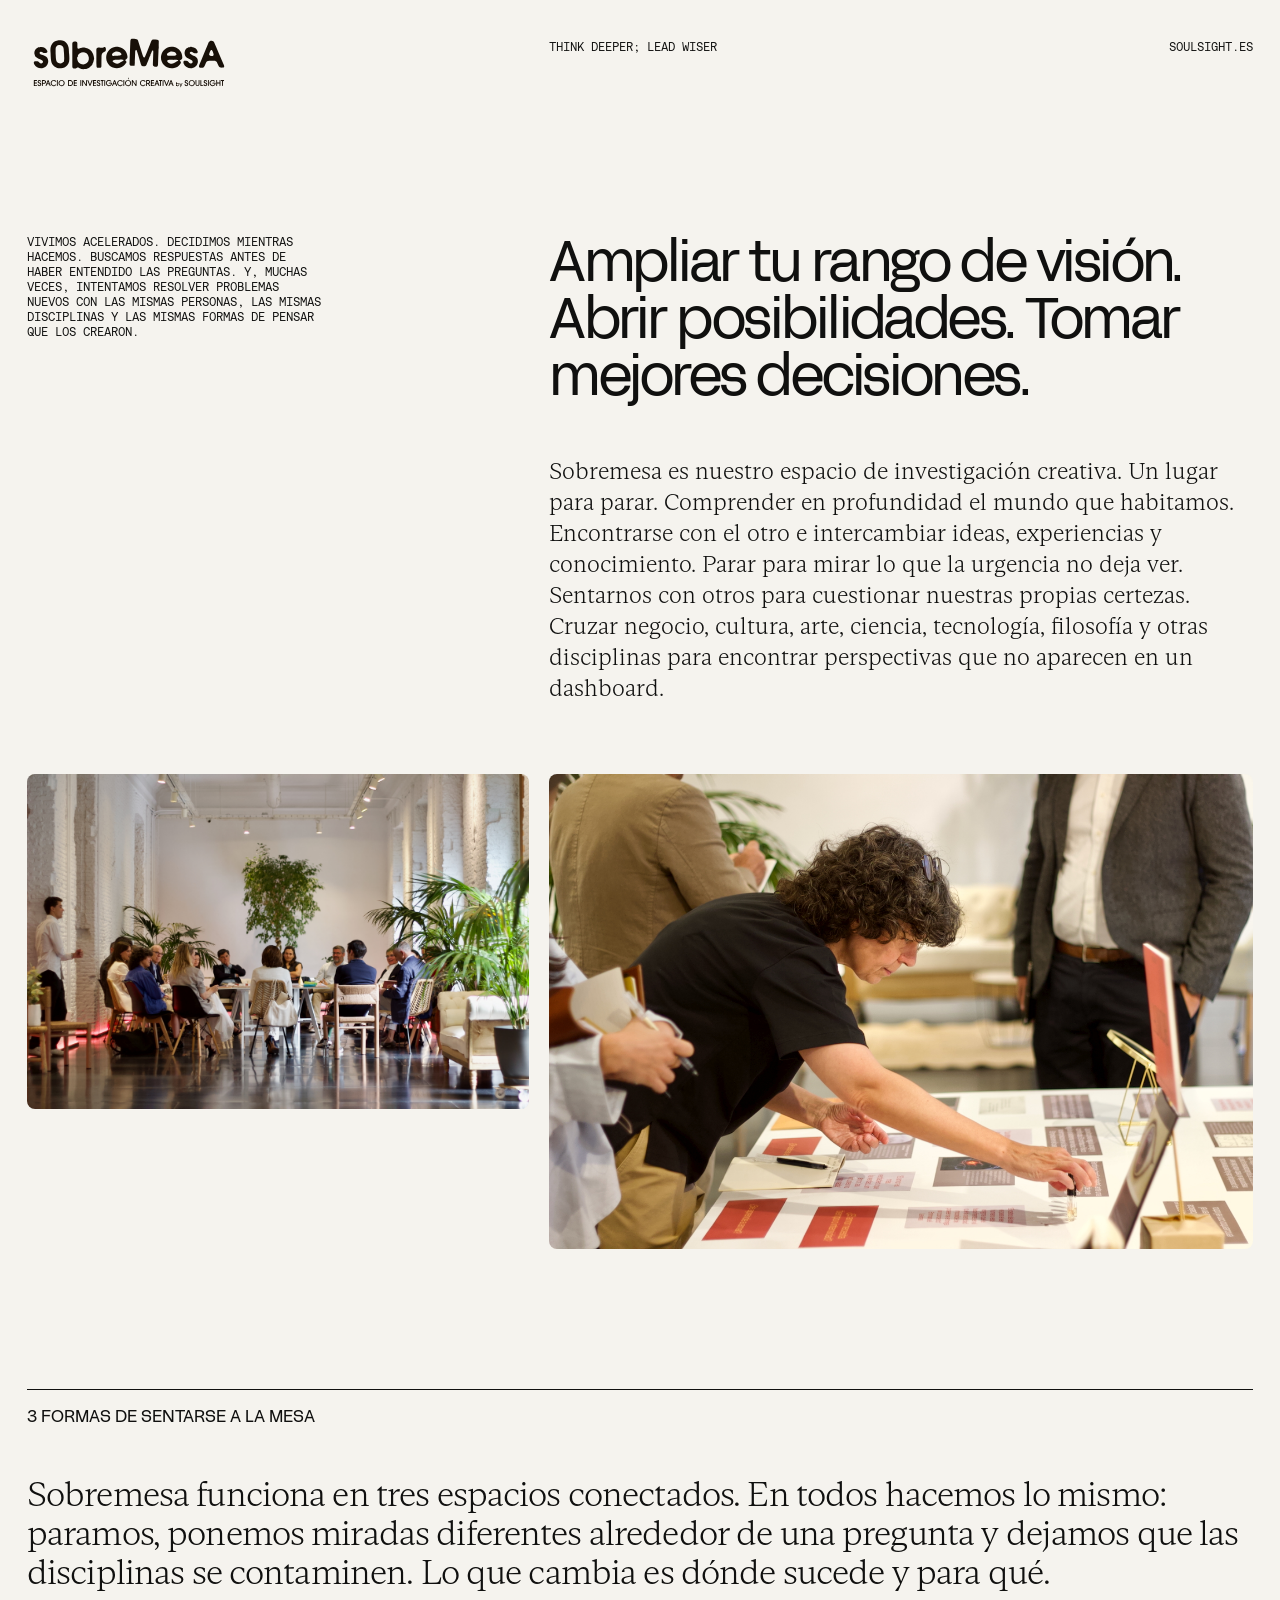
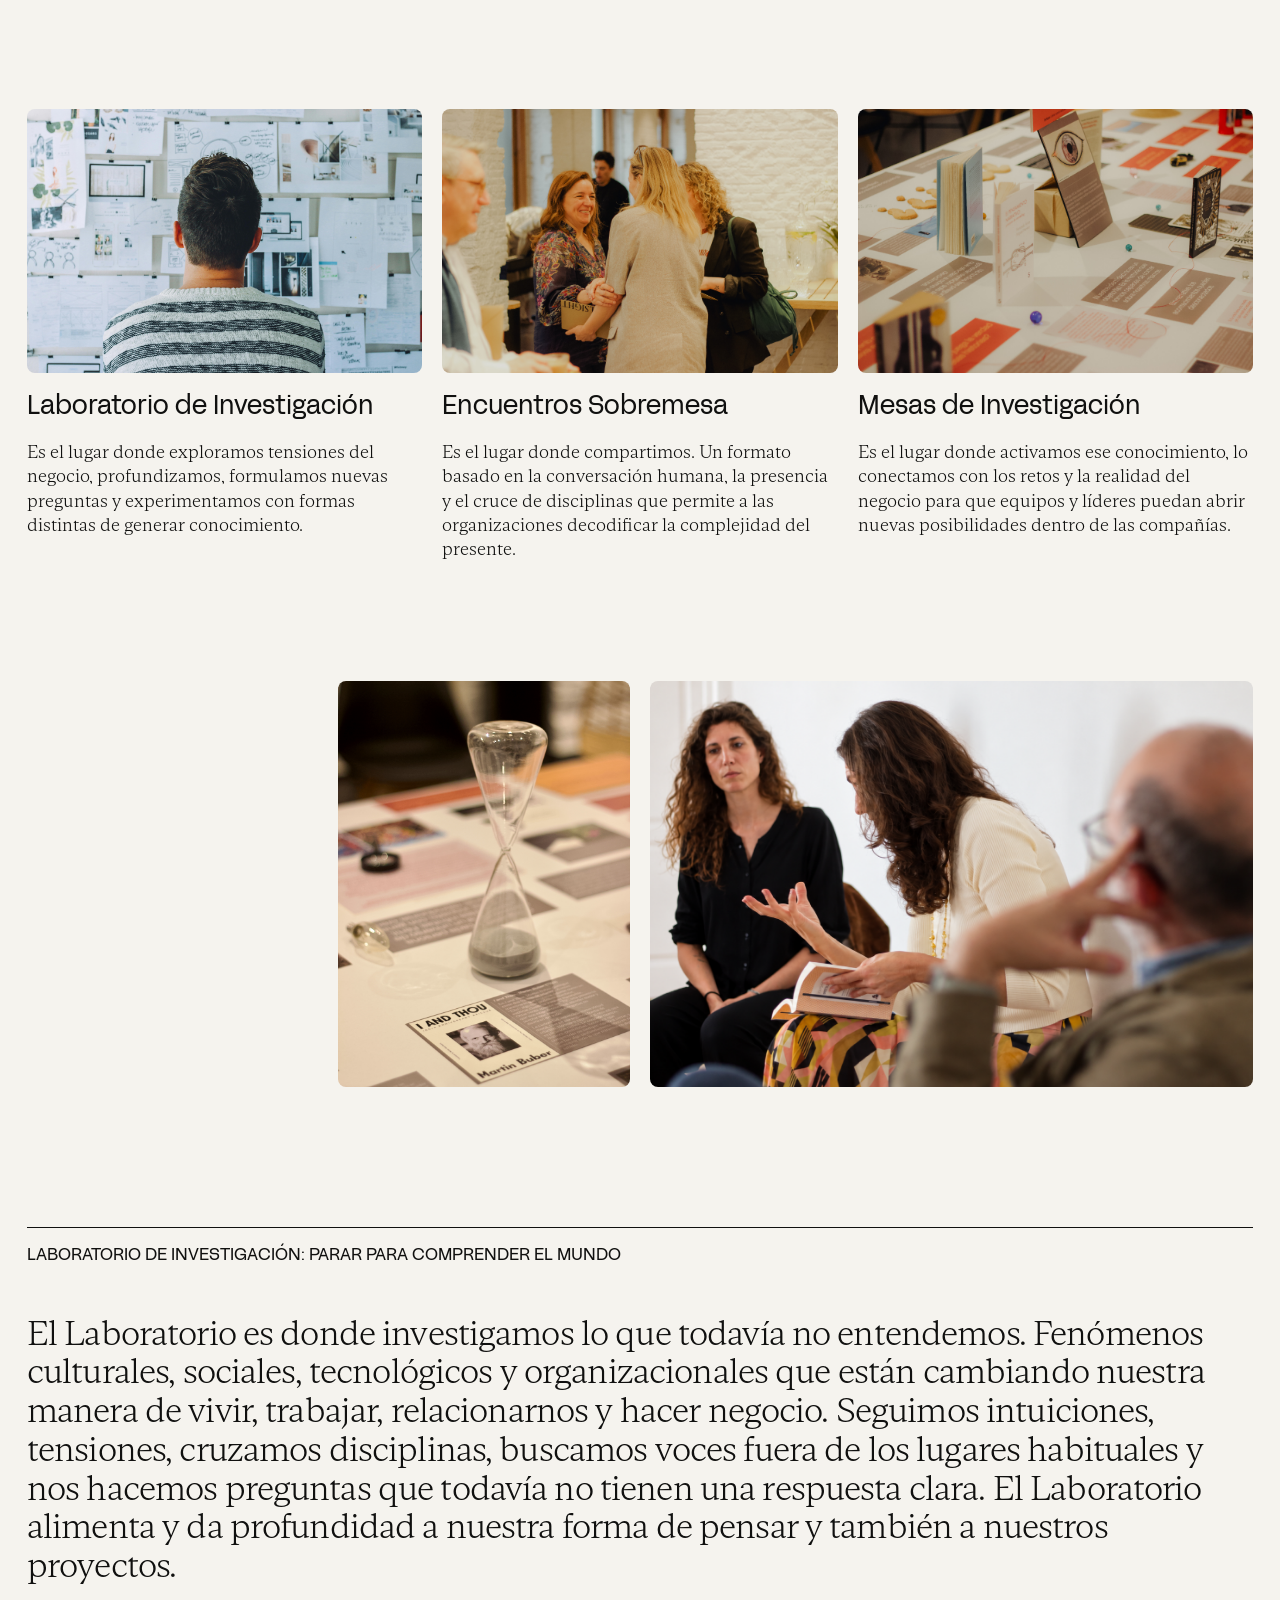
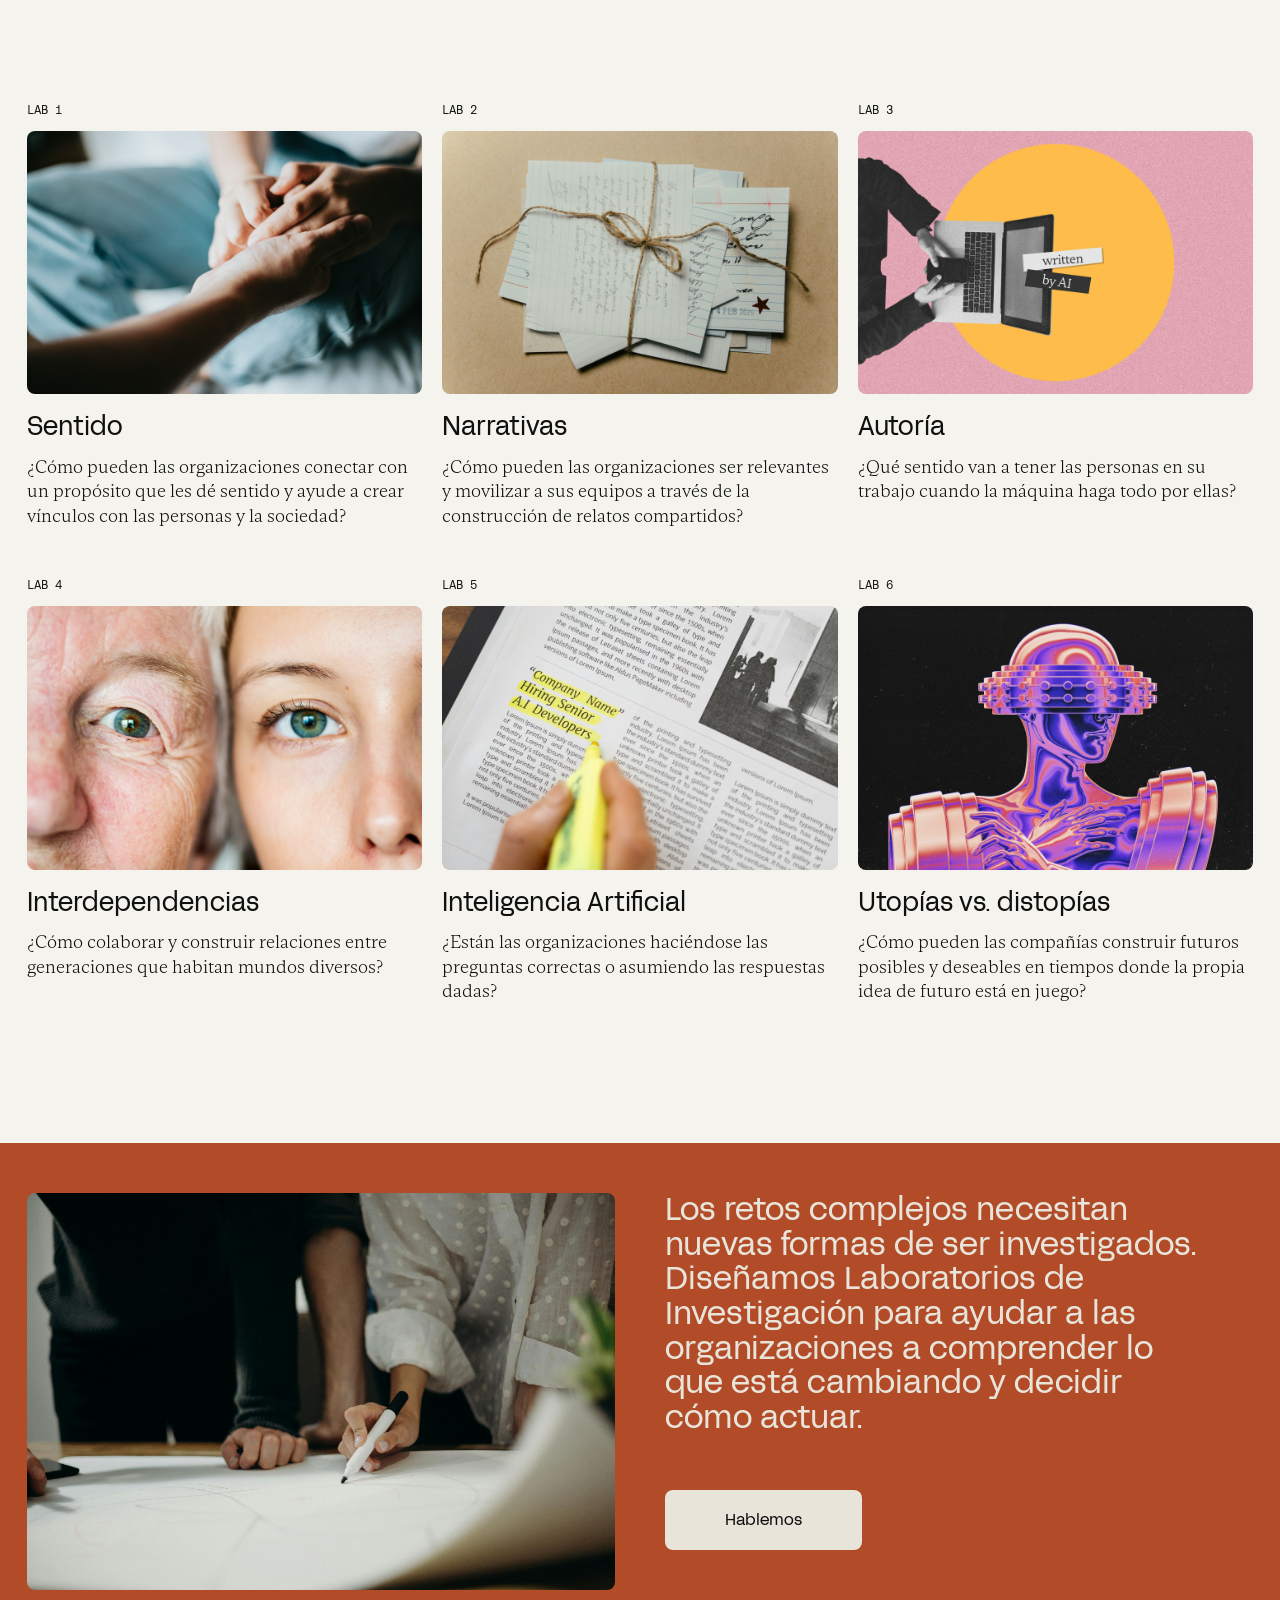
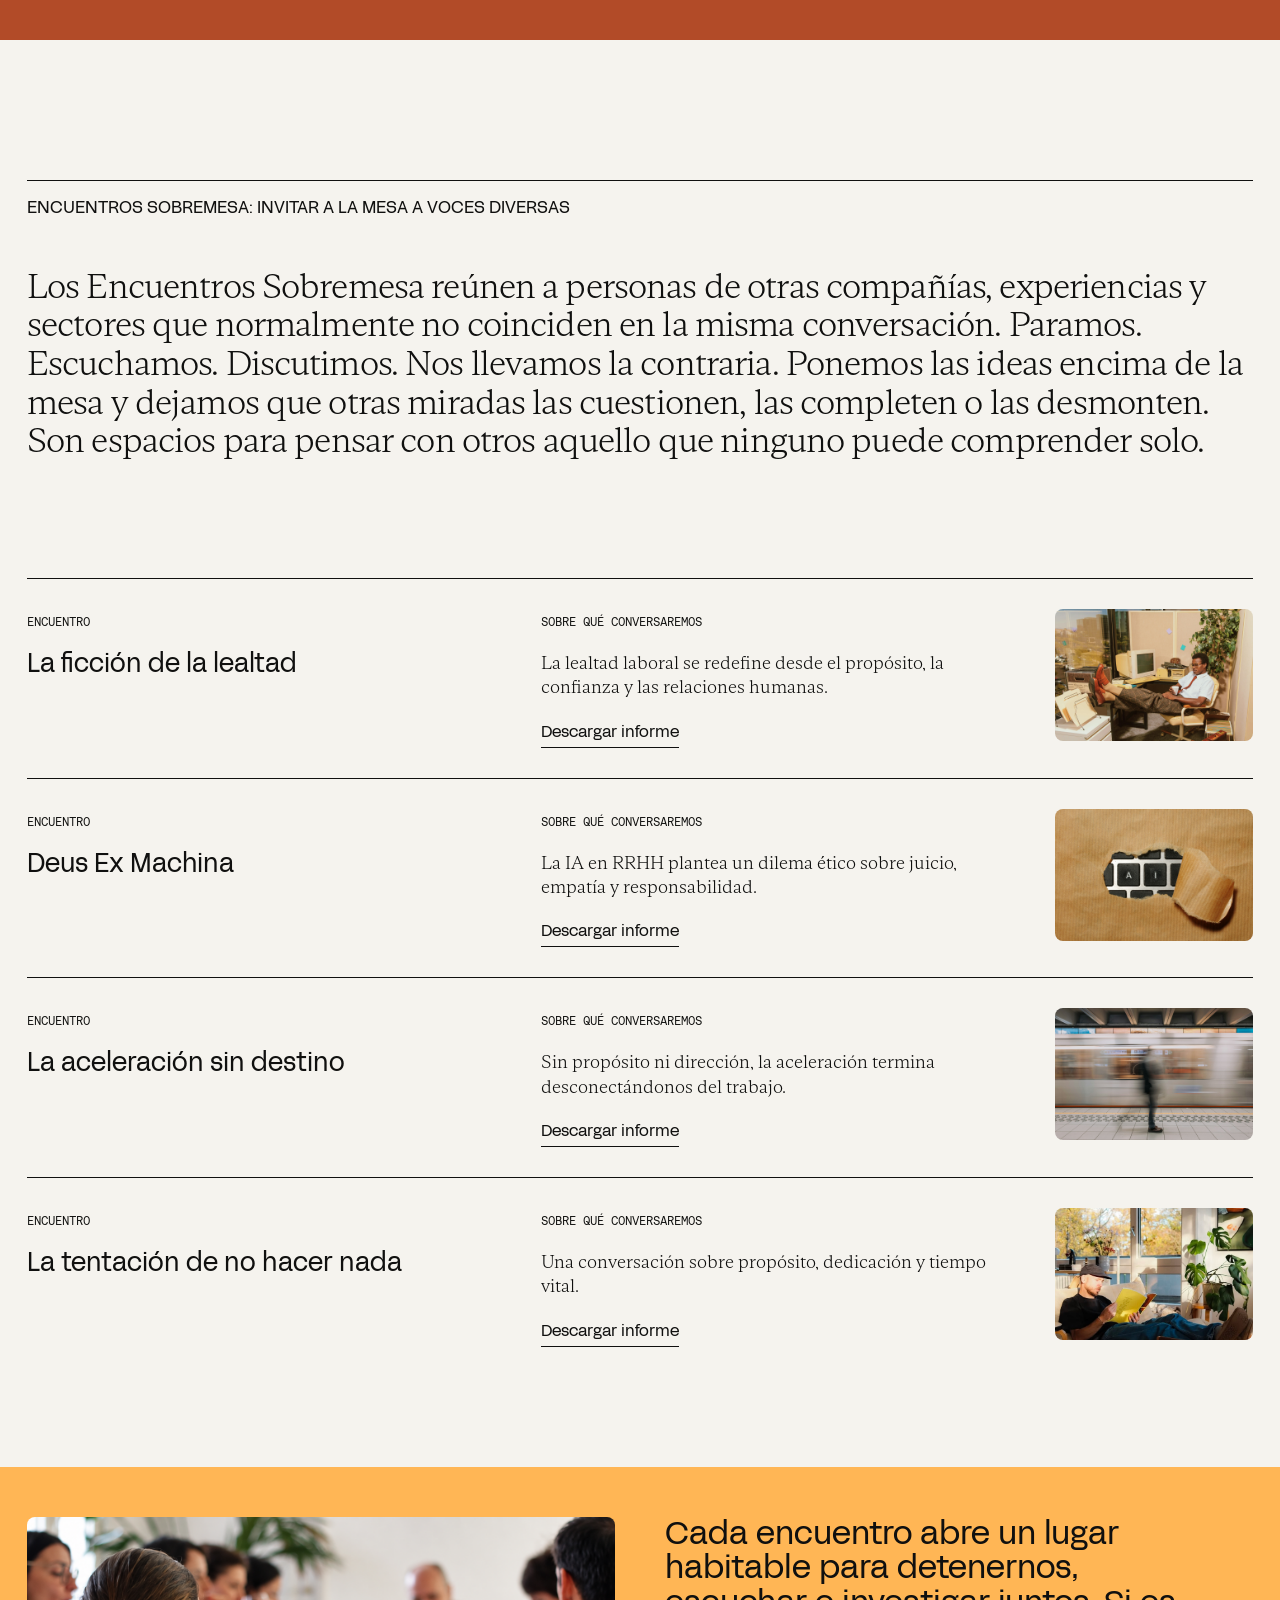
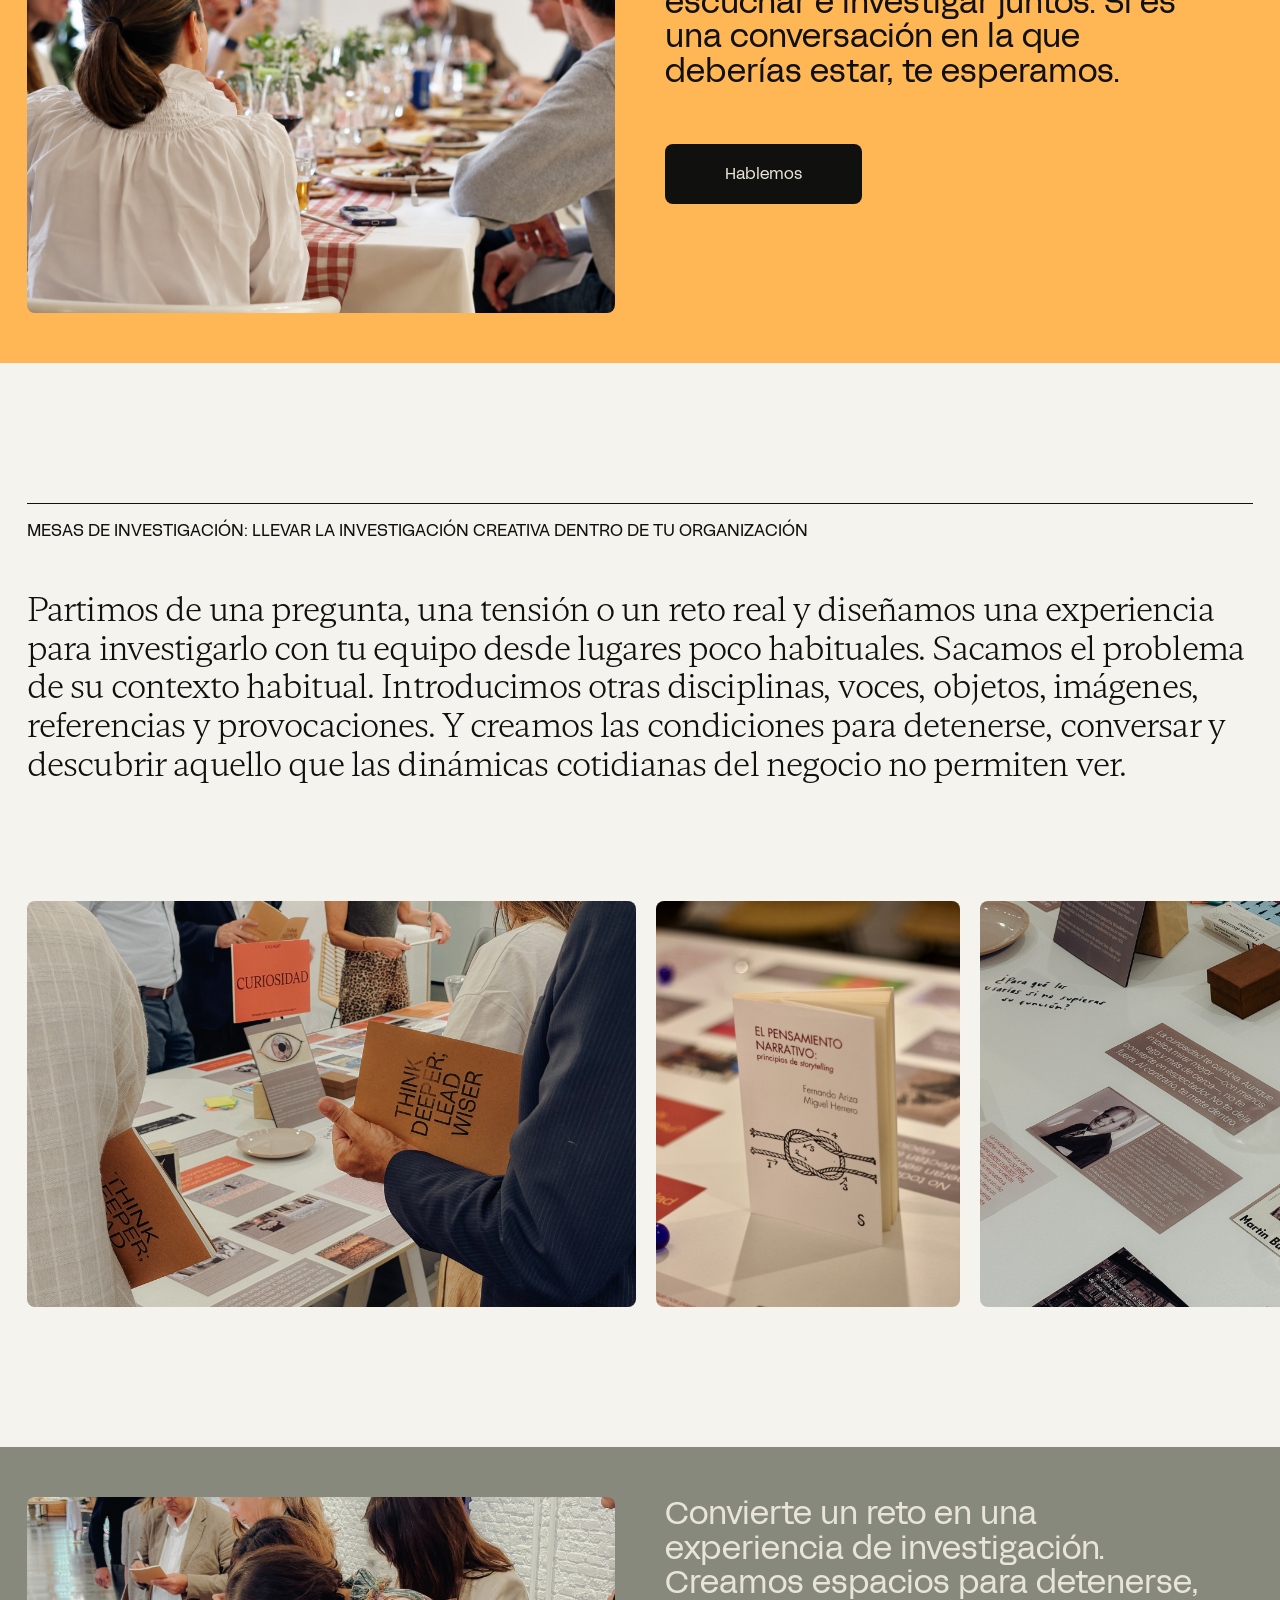
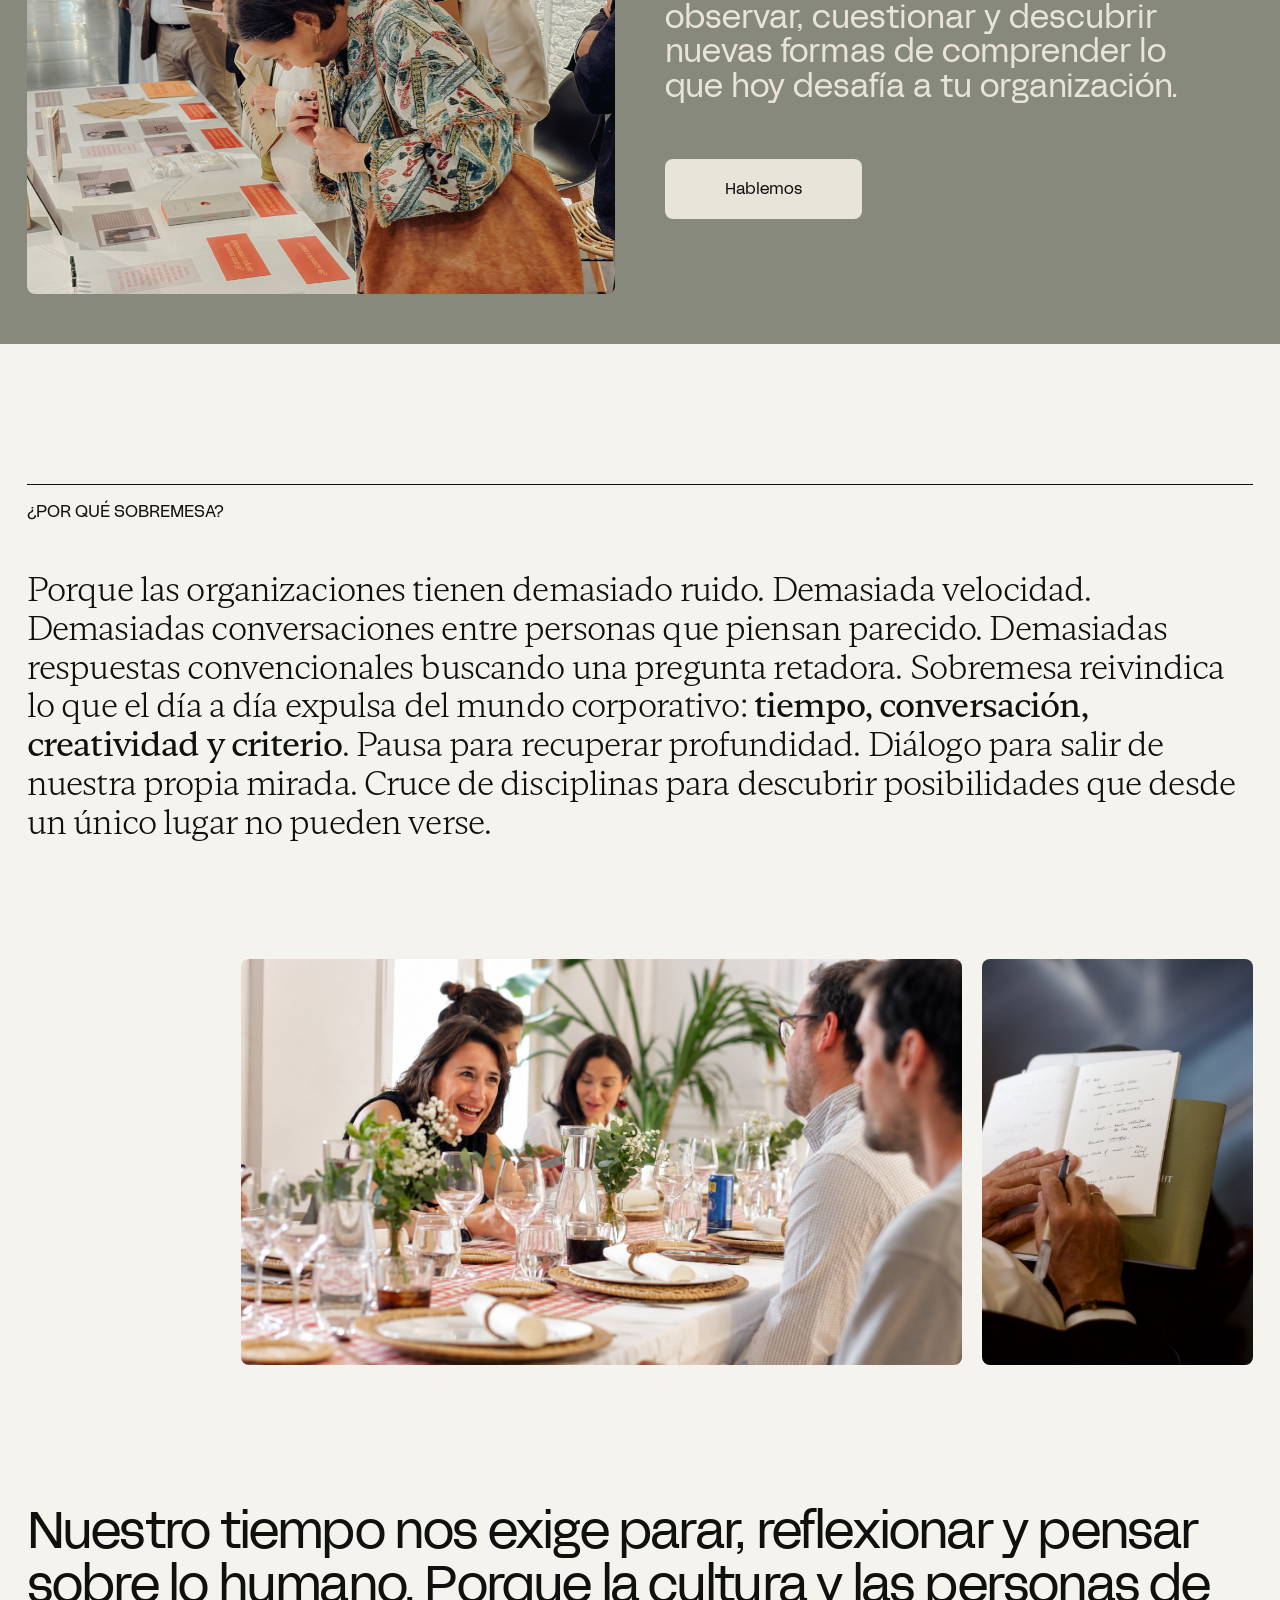
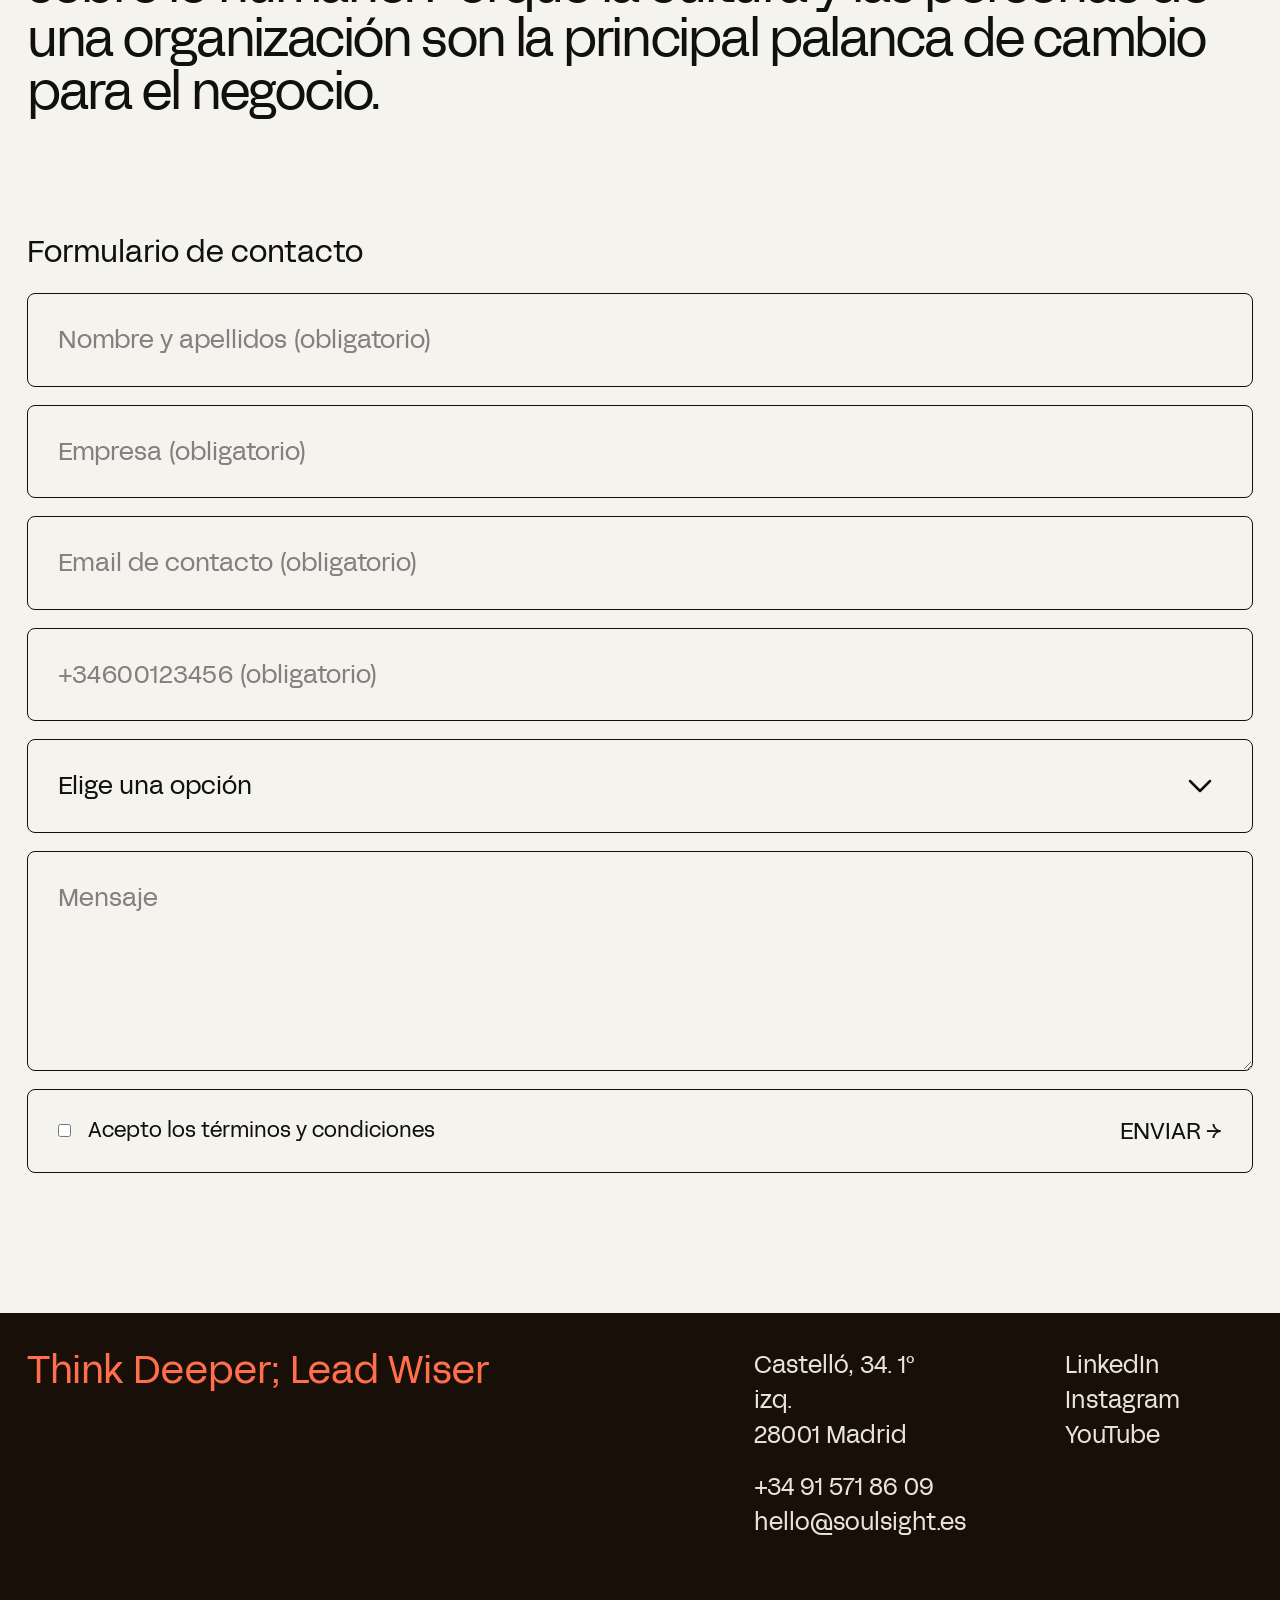
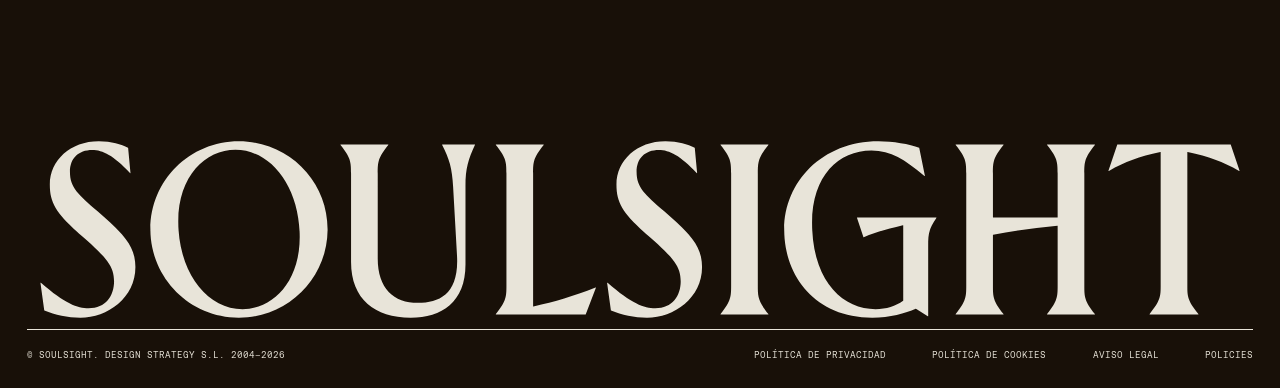
==== commit 59446b5b: "prueba git" ====
--- a/index.html
+++ b/index.html
@@ -5,7 +5,7 @@
   <meta name="viewport" content="width=device-width,initial-scale=1">
   <title>Sobremesa — Soulsight</title>
   <meta name="description" content="Sobremesa es el espacio de investigación creativa de Soulsight.">
-  <link rel="icon" href="./favicon.svg" type="image/svg+xml">
+  <link rel="icon" href="./favicon2.svg" type="image/svg+xml">
   <link rel="stylesheet" href="./styles.css">
 </head>
 <body>
@@ -29,7 +29,7 @@
   </section>
 
   <section class="intro shell">
-    <div class="section-label">TRES FORMAS DE SENTARSE A LA MESA</div>
+    <div class="section-label">3 FORMAS DE SENTARSE A LA MESA</div>
     <p class="lead">Sobremesa funciona en tres espacios conectados. En todos hacemos lo mismo: paramos, ponemos miradas diferentes alrededor de una pregunta y dejamos que las disciplinas se contaminen. Lo que cambia es dónde sucede y para qué.</p>
     <div class="three-cards">
       <article><img src="./assets/research.png" alt=""><h3>Laboratorio de Investigación</h3><p>Es el lugar donde exploramos tensiones del negocio, profundizamos, formulamos nuevas preguntas y experimentamos con formas distintas de generar conocimiento.</p></article>
@@ -137,6 +137,6 @@
     <div class="legal"><span>© SOULSIGHT. DESIGN STRATEGY S.L. 2004–2026</span><nav class="legal-links"><a href="#">POLÍTICA DE PRIVACIDAD</a><a href="#">POLÍTICA DE COOKIES</a><a href="#">AVISO LEGAL</a><a href="#">POLICIES</a></nav></div>
   </footer>
 </main>
-<script src="./script-clientify-v4.js"></script>
+<script src="./script-clientify-v5.js"></script>
 </body>
 </html>
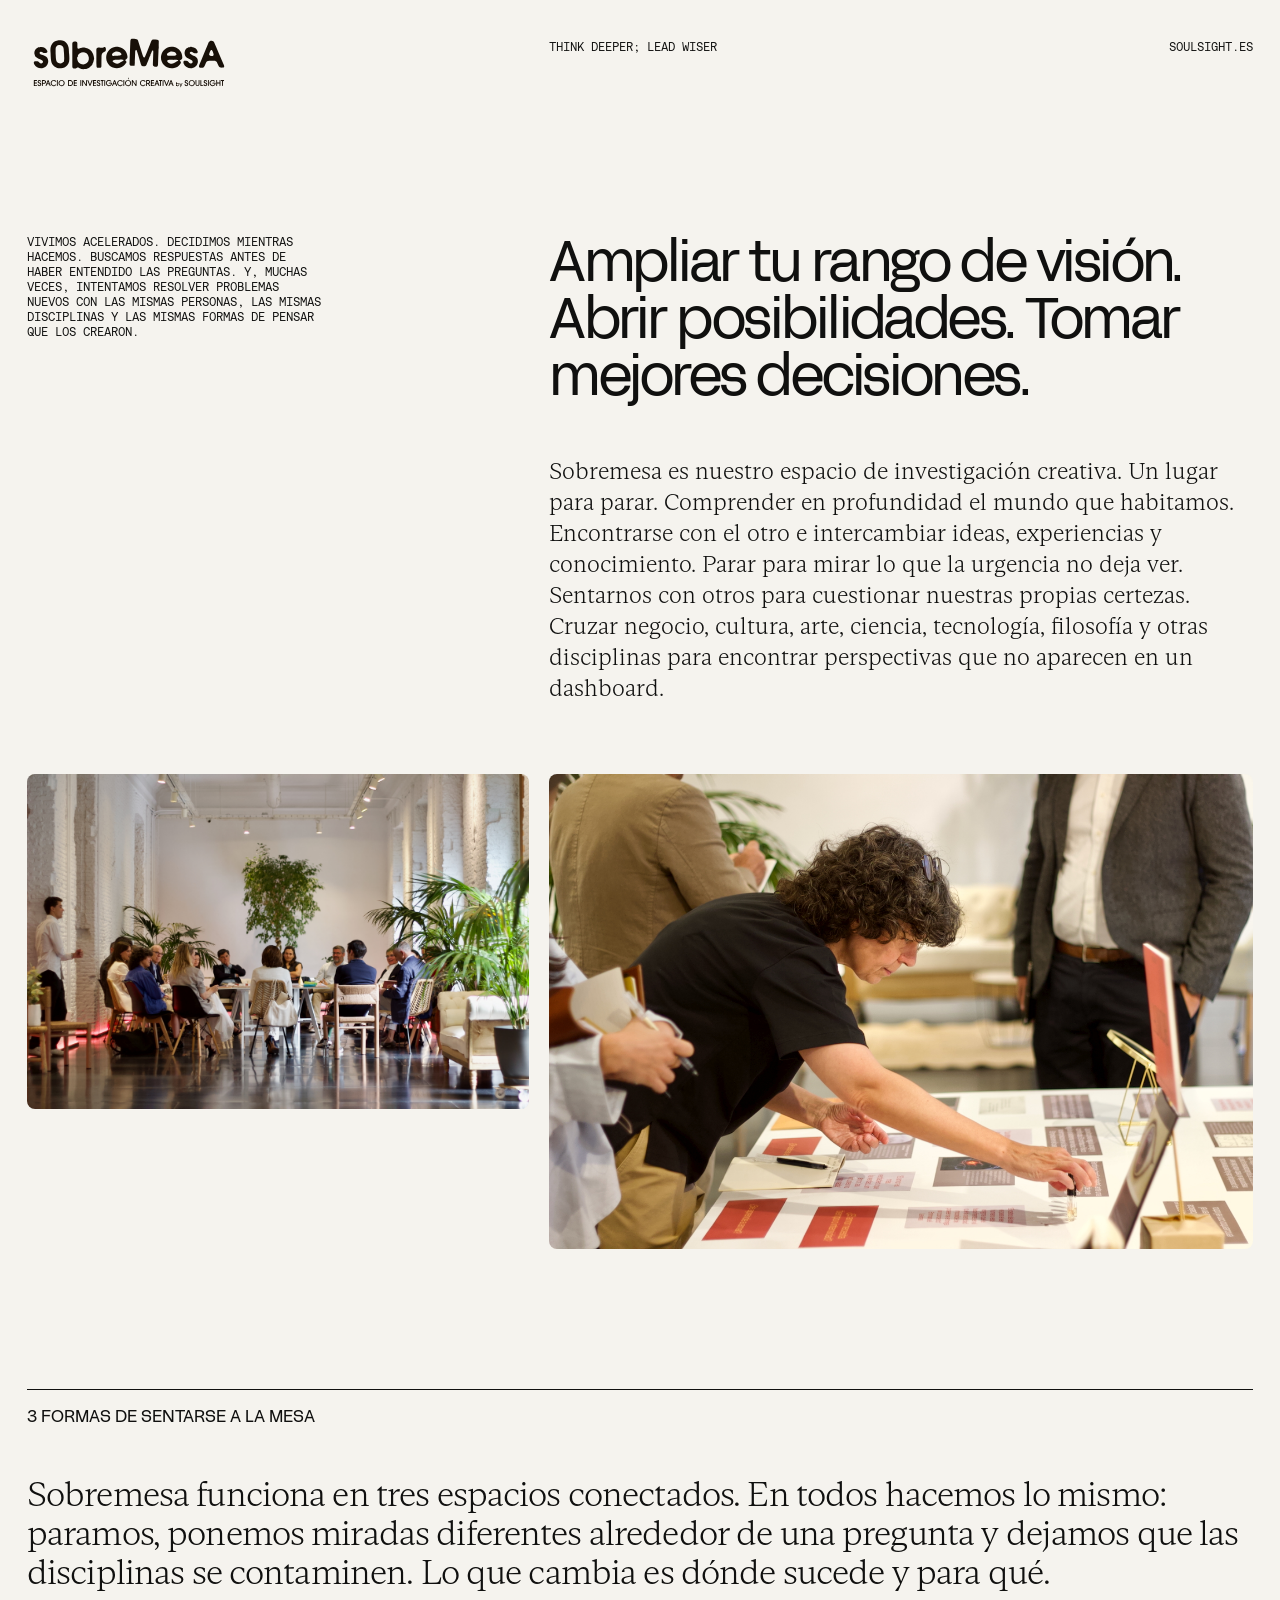
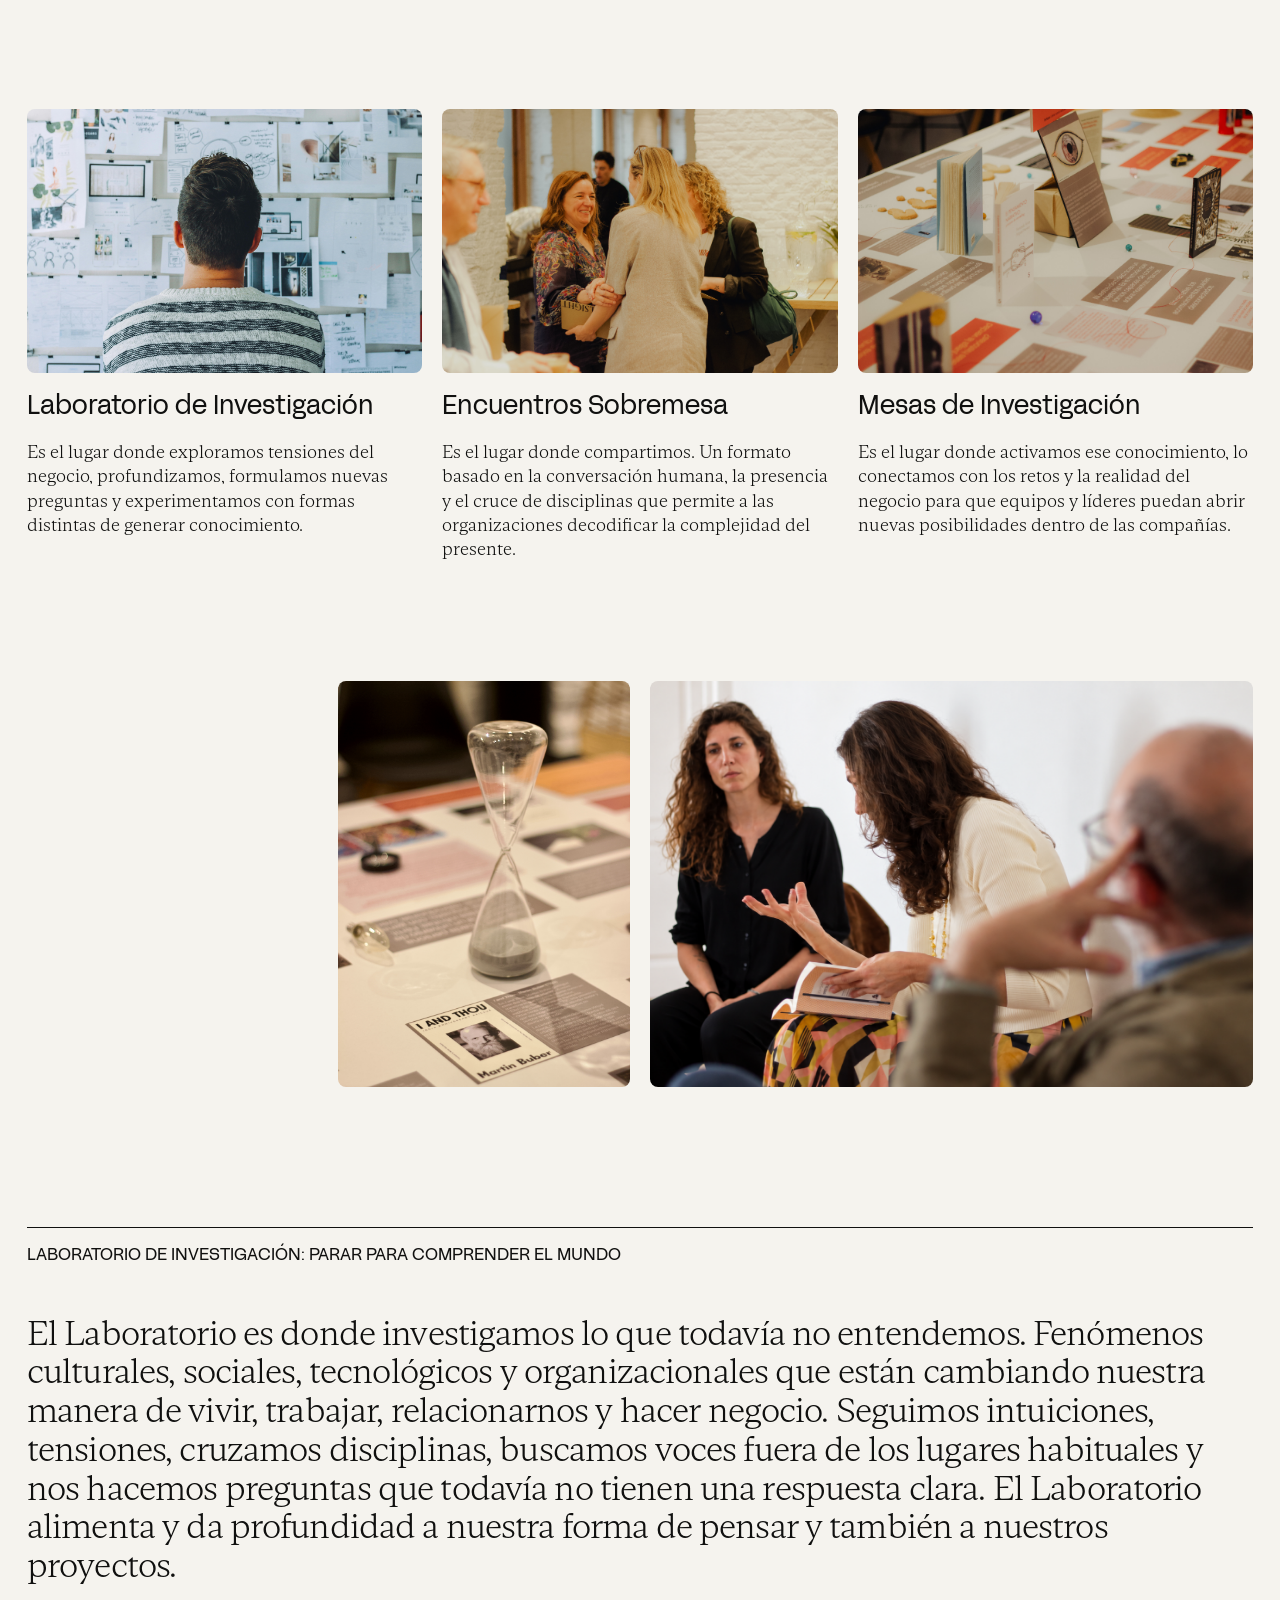
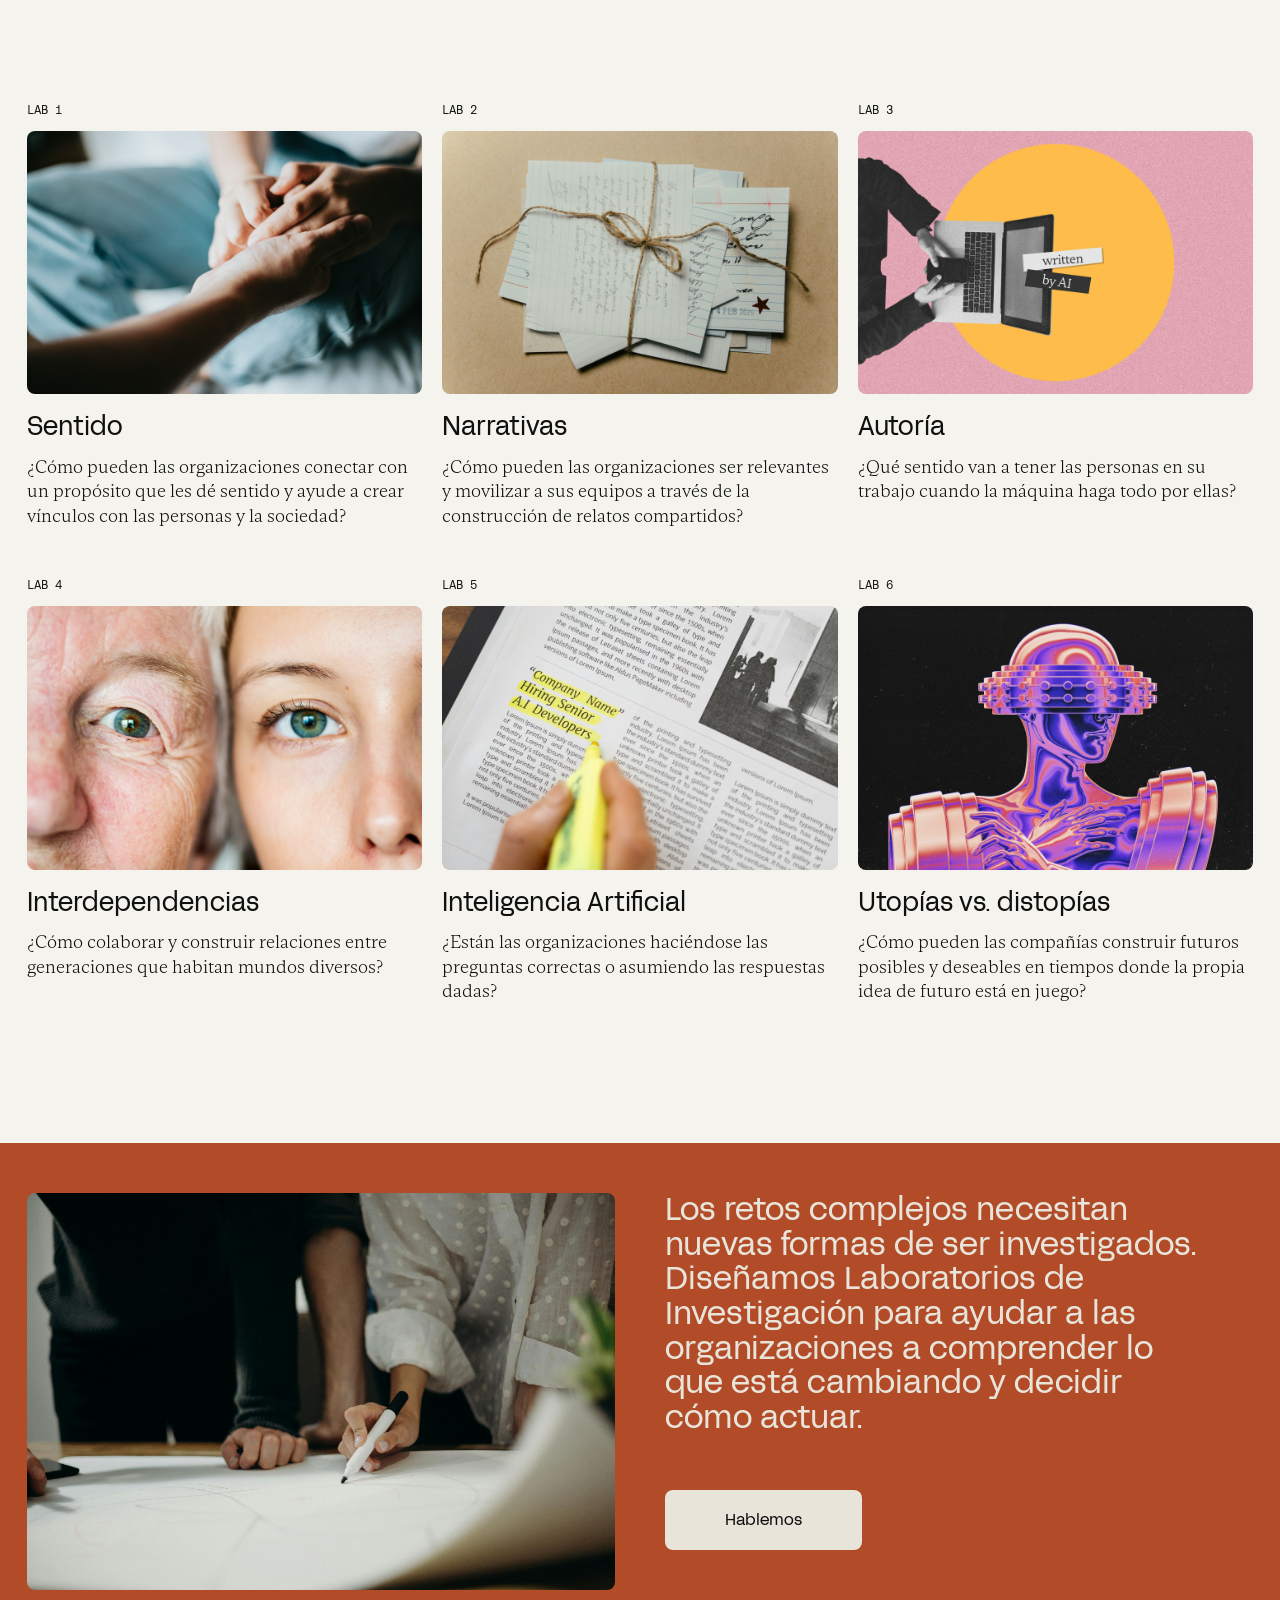
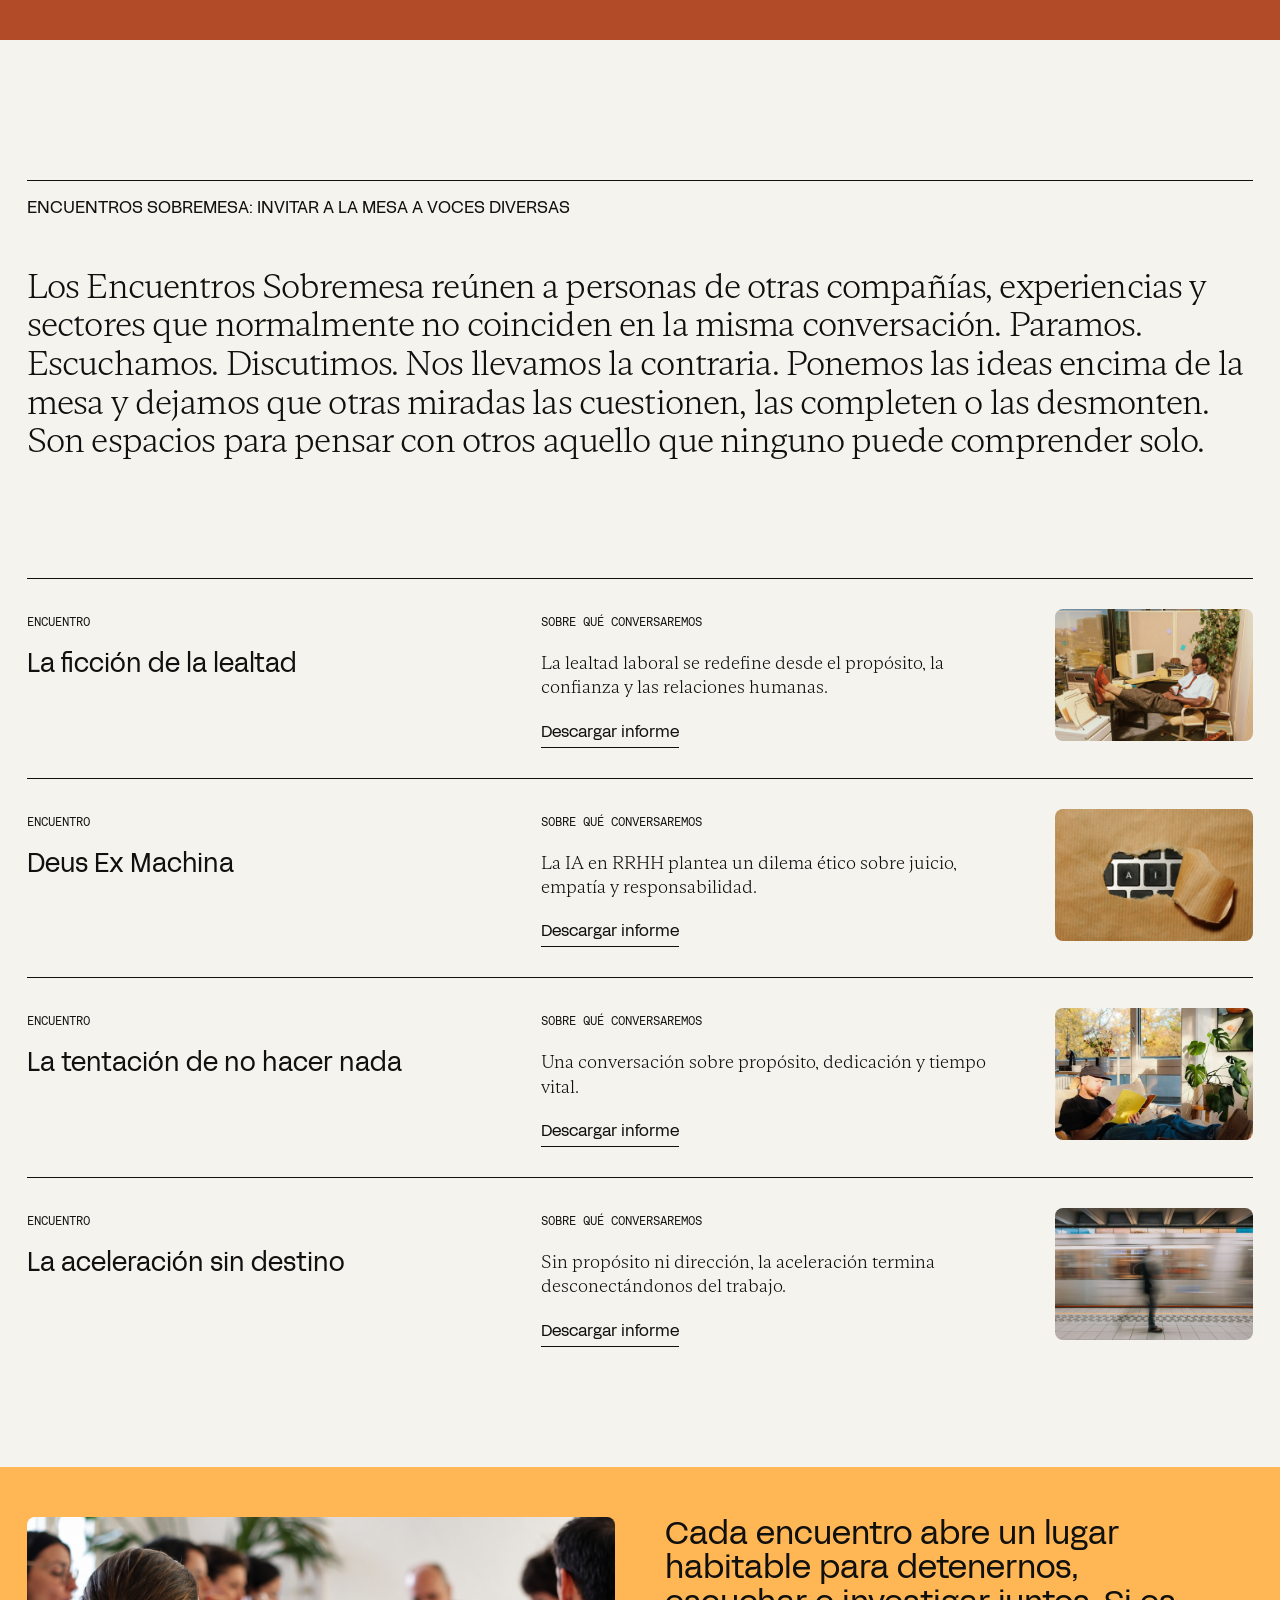
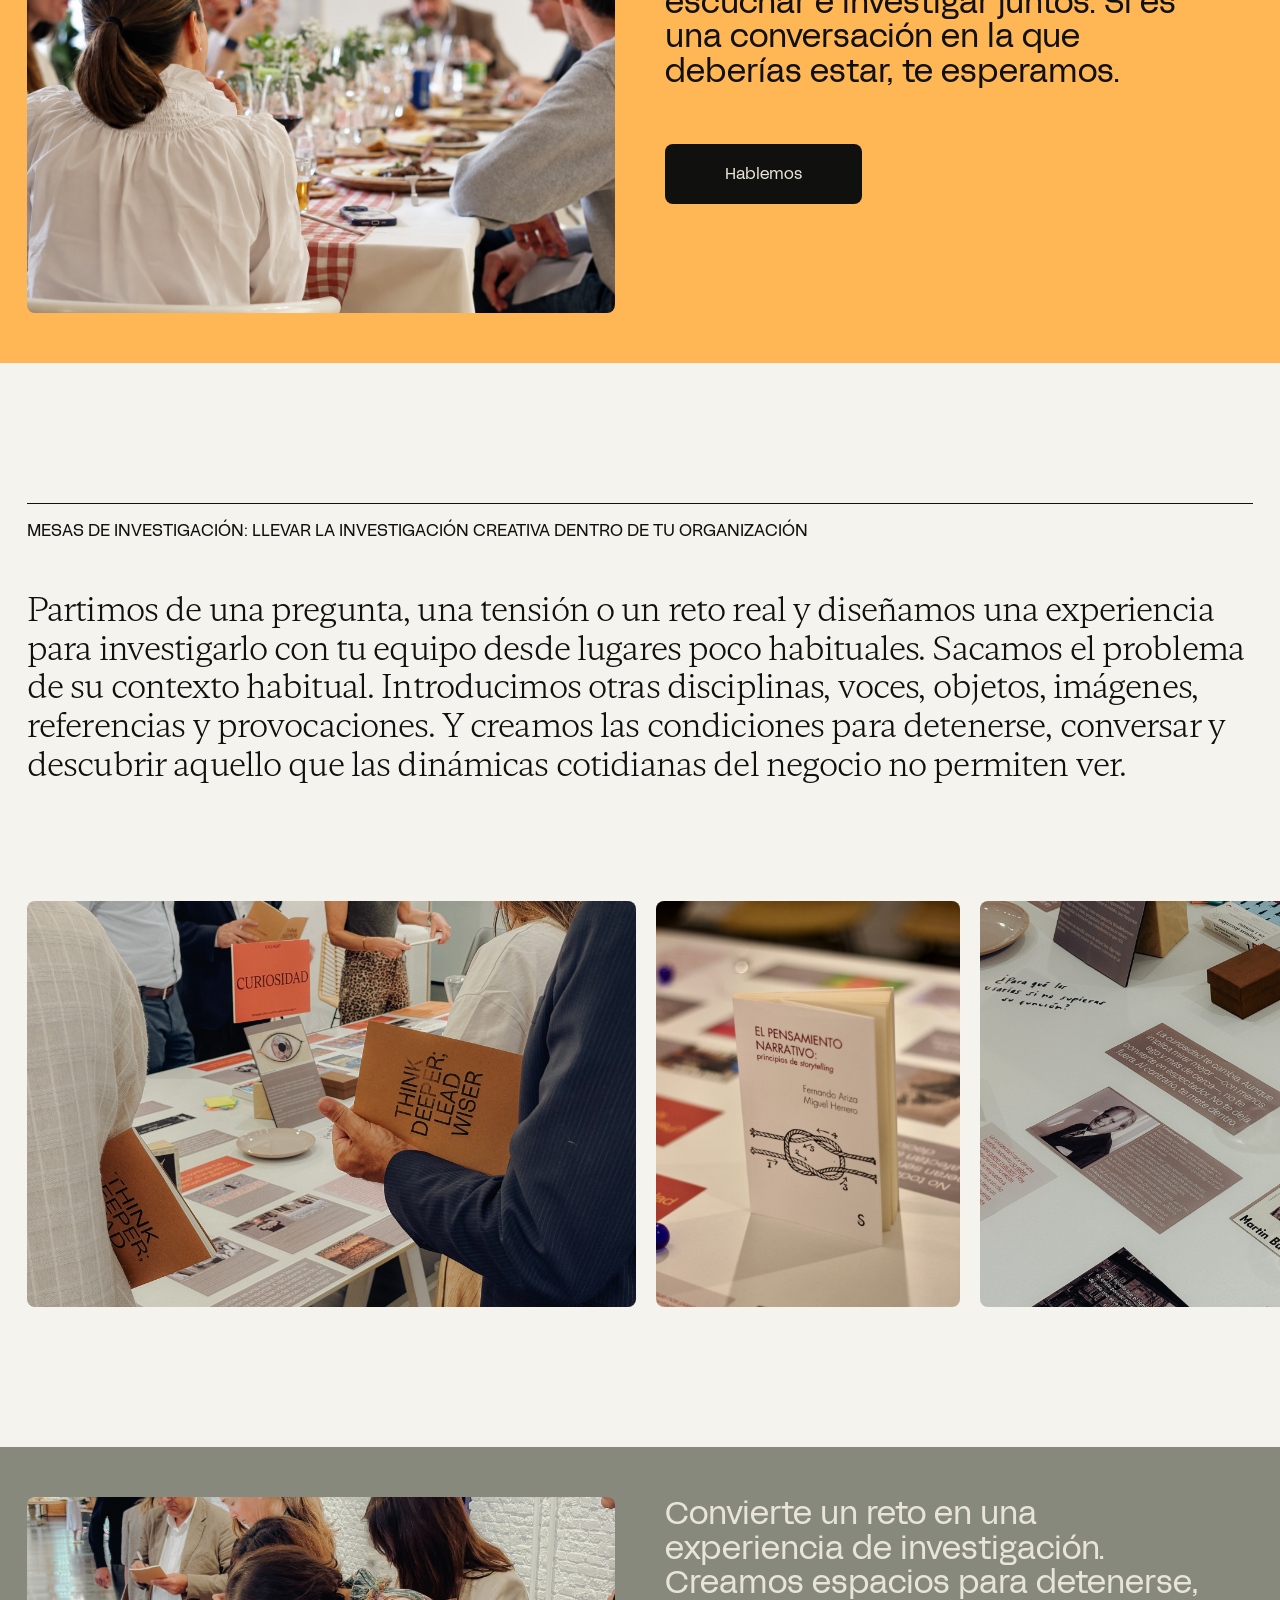
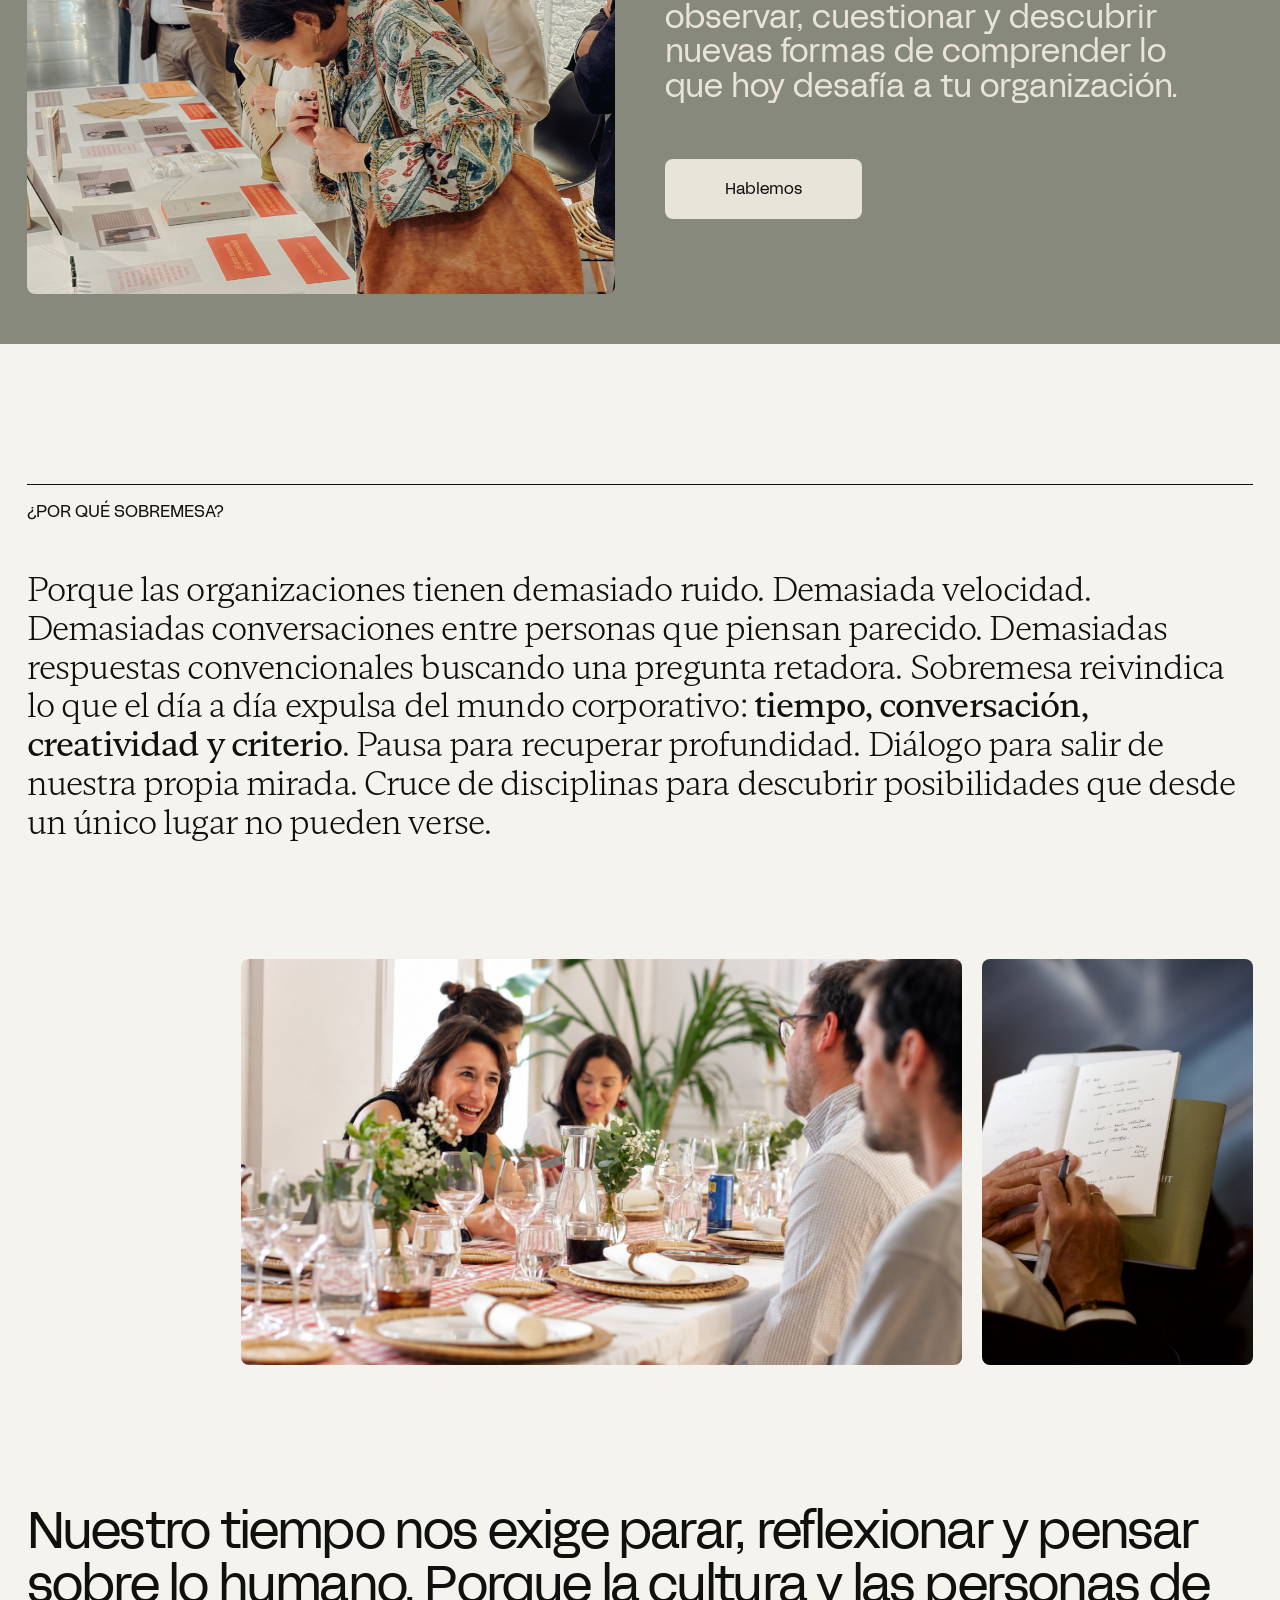
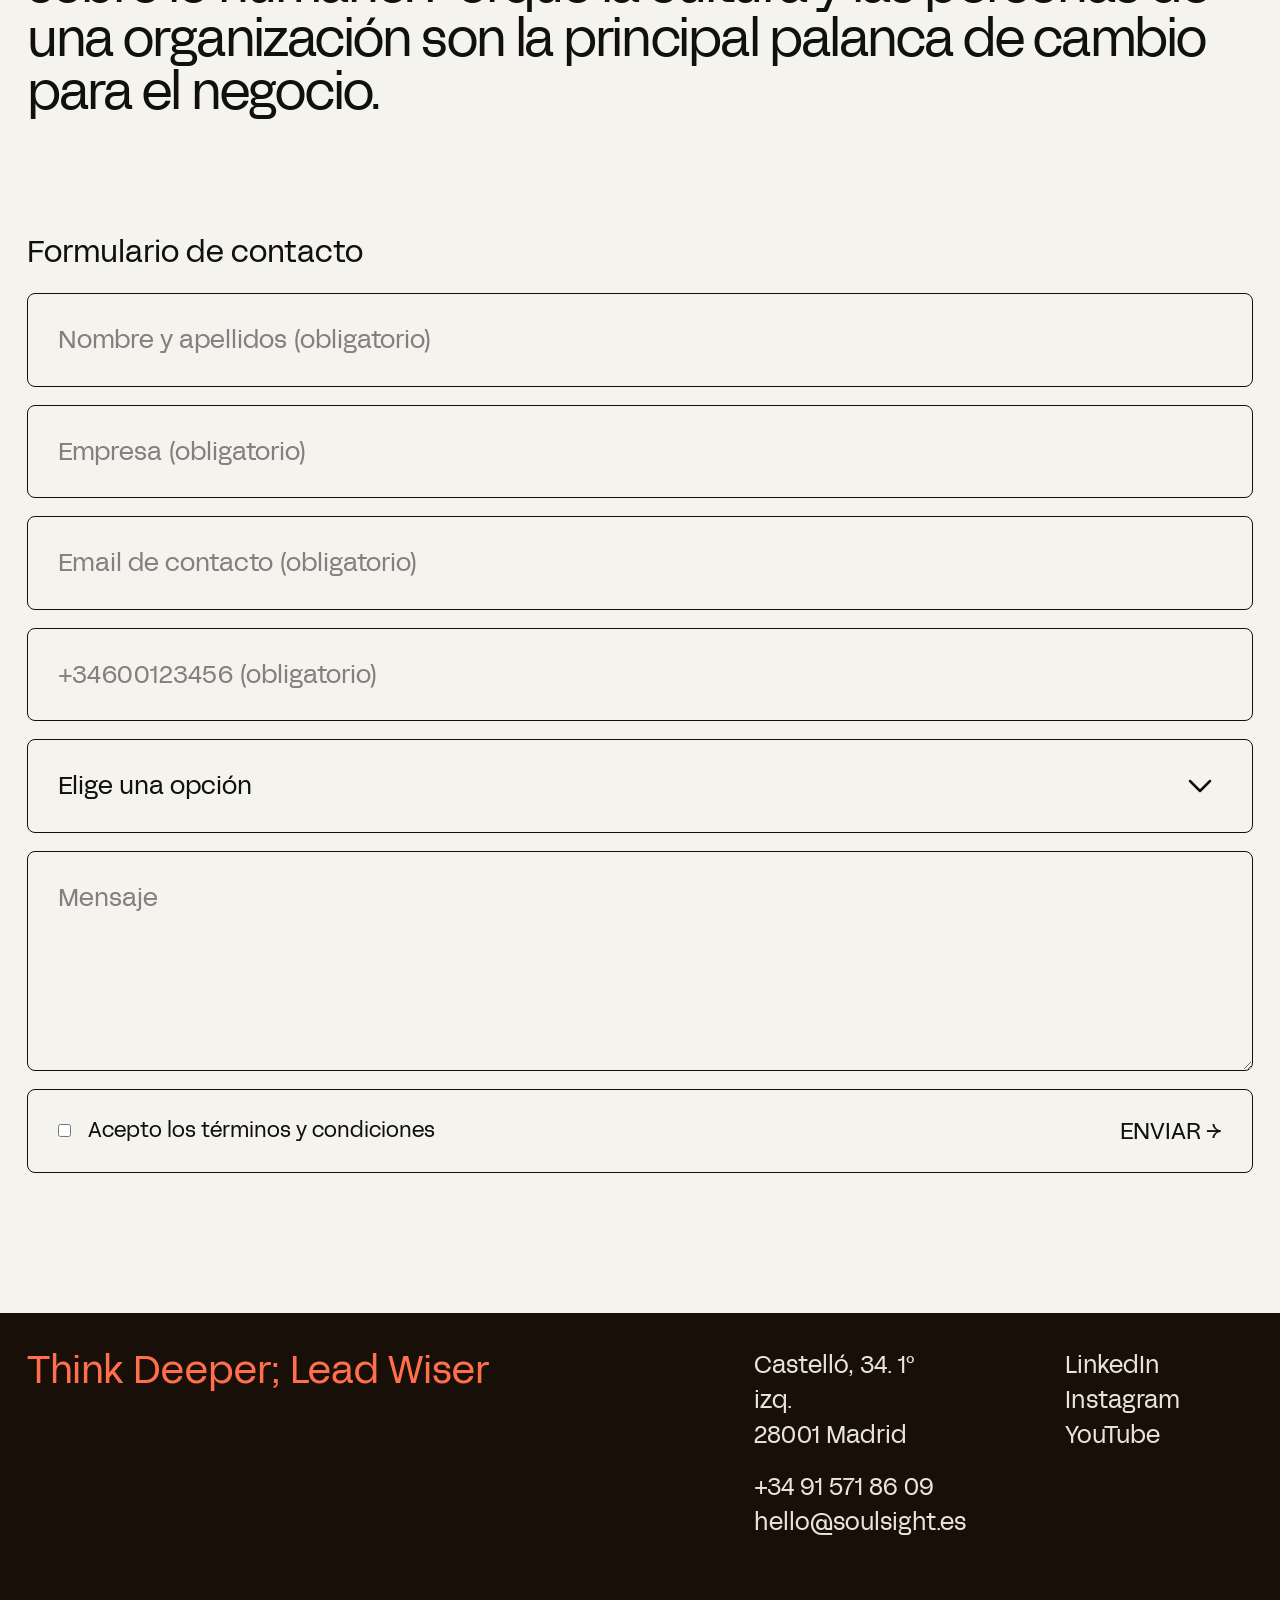
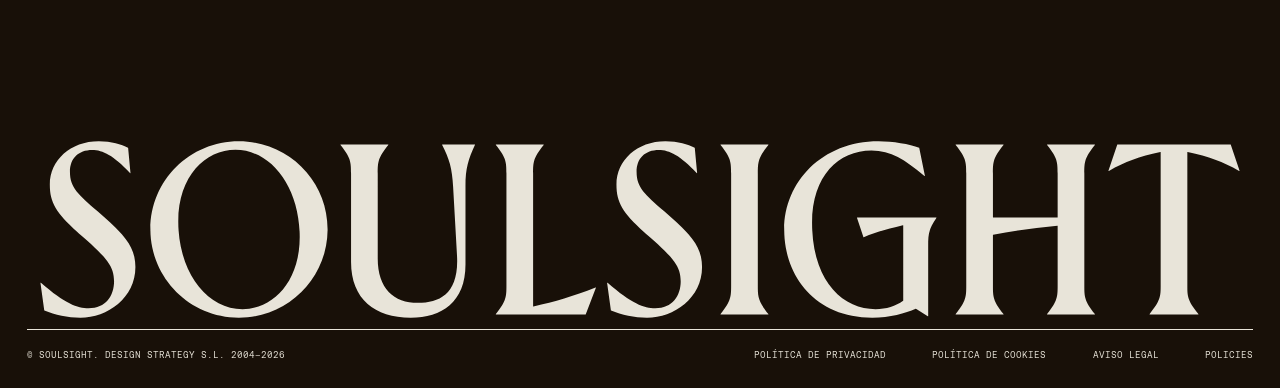
==== commit 71129594: "Reorder Sobremesa meetings" ====
--- a/index.html
+++ b/index.html
@@ -5,13 +5,17 @@
   <meta name="viewport" content="width=device-width,initial-scale=1">
   <title>Sobremesa — Soulsight</title>
   <meta name="description" content="Sobremesa es el espacio de investigación creativa de Soulsight.">
+  <meta http-equiv="Cache-Control" content="no-cache, no-store, must-revalidate">
+  <meta http-equiv="Pragma" content="no-cache">
+  <meta http-equiv="Expires" content="0">
   <link rel="icon" href="./favicon2.svg" type="image/svg+xml">
-  <link rel="stylesheet" href="./styles.css">
+  <!-- ?v= fuerza recarga: el hosting cachea CSS/JS 1 año e ignora .htaccess -->
+  <link rel="stylesheet" href="./styles-v6.css?v=20260924c">
 </head>
 <body>
 <main>
   <header class="topbar">
-    <a class="brand" href="#top" aria-label="Sobremesa, inicio"><img src="./assets/logo-sobremesa.svg" alt="Sobremesa"></a>
+    <a class="brand" href="#top" aria-label="Sobremesa, Inicio"><img src="./assets/logo-sobremesa.svg" alt="Sobremesa"></a>
     <span>THINK DEEPER; LEAD WISER</span>
     <a href="https://soulsight.es">SOULSIGHT.ES</a>
   </header>
@@ -66,8 +70,8 @@
     <div class="meeting-list">
       <article><div class="meeting-title"><small>ENCUENTRO</small><h3>La ficción de la lealtad</h3></div><div class="meeting-copy"><small>SOBRE QUÉ CONVERSAREMOS</small><p>La lealtad laboral se redefine desde el propósito, la confianza y las relaciones humanas.</p><a href="#">Descargar informe</a></div><img src="./assets/encuentro-ficcion-lealtad.jpg" alt="Persona relajada en una oficina"></article>
       <article><div class="meeting-title"><small>ENCUENTRO</small><h3>Deus Ex Machina</h3></div><div class="meeting-copy"><small>SOBRE QUÉ CONVERSAREMOS</small><p>La IA en RRHH plantea un dilema ético sobre juicio, empatía y responsabilidad.</p><a href="#">Descargar informe</a></div><img src="./assets/encuentro-deus-ex-machina.jpg" alt="Teclado con las letras AI visibles tras una capa de cartón"></article>
+      <article><div class="meeting-title"><small>ENCUENTRO</small><h3>La tentación de no hacer nada</h3></div><div class="meeting-copy"><small>SOBRE QUÉ CONVERSAREMOS</small><p>Una conversación sobre propósito, dedicación y tiempo vital.</p><a href="#">Descargar informe</a></div><img src="./assets/encuentro-tentacion-no-hacer-nada.jpg" style="object-position:center 42%" alt="Persona leyendo en casa"></article>
       <article><div class="meeting-title"><small>ENCUENTRO</small><h3>La aceleración sin destino</h3></div><div class="meeting-copy"><small>SOBRE QUÉ CONVERSAREMOS</small><p>Sin propósito ni dirección, la aceleración termina desconectándonos del trabajo.</p><a href="#">Descargar informe</a></div><img src="./assets/encuentro-aceleracion-sin-destino.jpg" alt="Persona caminando frente a un tren en movimiento"></article>
-      <article><div class="meeting-title"><small>ENCUENTRO</small><h3>La tentación de no hacer nada</h3></div><div class="meeting-copy"><small>SOBRE QUÉ CONVERSAREMOS</small><p>Una conversación sobre propósito, dedicación y tiempo vital.</p><a href="#">Descargar informe</a></div><img src="./assets/encuentro-tentacion-no-hacer-nada.jpg" style="object-position:center 42%" alt="Persona leyendo en casa"></article>
     </div>
   </section>
 
@@ -137,6 +141,6 @@
     <div class="legal"><span>© SOULSIGHT. DESIGN STRATEGY S.L. 2004–2026</span><nav class="legal-links"><a href="#">POLÍTICA DE PRIVACIDAD</a><a href="#">POLÍTICA DE COOKIES</a><a href="#">AVISO LEGAL</a><a href="#">POLICIES</a></nav></div>
   </footer>
 </main>
-<script src="./script-clientify-v5.js"></script>
+<script src="./script-clientify-v6.js?v=20260924c"></script>
 </body>
 </html>
--- a/styles-v6.css
+++ b/styles-v6.css
@@ -0,0 +1,11 @@
+/*! tailwindcss v4.2.1 | MIT License | https://tailwindcss.com */
+@layer theme{:root,:host{--font-sans:ui-sans-serif, system-ui, sans-serif, "Apple Color Emoji", "Segoe UI Emoji", "Segoe UI Symbol", "Noto Color Emoji";--font-mono:ui-monospace, SFMono-Regular, Menlo, Monaco, Consolas, "Liberation Mono", "Courier New", monospace;--spacing:.25rem;--default-font-family:var(--font-sans);--default-mono-font-family:var(--font-mono)}}@layer base{*,:after,:before,::backdrop{box-sizing:border-box;border:0 solid;margin:0;padding:0}::file-selector-button{box-sizing:border-box;border:0 solid;margin:0;padding:0}html,:host{-webkit-text-size-adjust:100%;tab-size:4;line-height:1.5;font-family:var(--default-font-family,ui-sans-serif, system-ui, sans-serif, "Apple Color Emoji", "Segoe UI Emoji", "Segoe UI Symbol", "Noto Color Emoji");font-feature-settings:var(--default-font-feature-settings,normal);font-variation-settings:var(--default-font-variation-settings,normal);-webkit-tap-highlight-color:transparent}hr{height:0;color:inherit;border-top-width:1px}abbr:where([title]){-webkit-text-decoration:underline dotted;text-decoration:underline dotted}h1,h2,h3,h4,h5,h6{font-size:inherit;font-weight:inherit}a{color:inherit;-webkit-text-decoration:inherit;-webkit-text-decoration:inherit;-webkit-text-decoration:inherit;-webkit-text-decoration:inherit;text-decoration:inherit}b,strong{font-weight:bolder}code,kbd,samp,pre{font-family:var(--default-mono-font-family,ui-monospace, SFMono-Regular, Menlo, Monaco, Consolas, "Liberation Mono", "Courier New", monospace);font-feature-settings:var(--default-mono-font-feature-settings,normal);font-variation-settings:var(--default-mono-font-variation-settings,normal);font-size:1em}small{font-size:80%}sub,sup{vertical-align:baseline;font-size:75%;line-height:0;position:relative}sub{bottom:-.25em}sup{top:-.5em}table{text-indent:0;border-color:inherit;border-collapse:collapse}:-moz-focusring{outline:auto}progress{vertical-align:baseline}summary{display:list-item}ol,ul,menu{list-style:none}img,svg,video,canvas,audio,iframe,embed,object{vertical-align:middle;display:block}img,video{max-width:100%;height:auto}button,input,select,optgroup,textarea{font:inherit;font-feature-settings:inherit;font-variation-settings:inherit;letter-spacing:inherit;color:inherit;opacity:1;background-color:#0000;border-radius:0}::file-selector-button{font:inherit;font-feature-settings:inherit;font-variation-settings:inherit;letter-spacing:inherit;color:inherit;opacity:1;background-color:#0000;border-radius:0}:where(select:is([multiple],[size])) optgroup{font-weight:bolder}:where(select:is([multiple],[size])) optgroup option{padding-inline-start:20px}::file-selector-button{margin-inline-end:4px}::placeholder{opacity:1}@supports (not ((-webkit-appearance:-apple-pay-button))) or (contain-intrinsic-size:1px){::placeholder{color:currentColor}@supports (color:color-mix(in lab, red, red)){::placeholder{color:color-mix(in oklab, currentcolor 50%, transparent)}}}textarea{resize:vertical}::-webkit-search-decoration{-webkit-appearance:none}::-webkit-date-and-time-value{min-height:1lh;text-align:inherit}::-webkit-datetime-edit{display:inline-flex}::-webkit-datetime-edit-fields-wrapper{padding:0}::-webkit-datetime-edit{padding-block:0}::-webkit-datetime-edit-year-field{padding-block:0}::-webkit-datetime-edit-month-field{padding-block:0}::-webkit-datetime-edit-day-field{padding-block:0}::-webkit-datetime-edit-hour-field{padding-block:0}::-webkit-datetime-edit-minute-field{padding-block:0}::-webkit-datetime-edit-second-field{padding-block:0}::-webkit-datetime-edit-millisecond-field{padding-block:0}::-webkit-datetime-edit-meridiem-field{padding-block:0}::-webkit-calendar-picker-indicator{line-height:1}:-moz-ui-invalid{box-shadow:none}button,input:where([type=button],[type=reset],[type=submit]){appearance:button}::file-selector-button{appearance:button}::-webkit-inner-spin-button{height:auto}::-webkit-outer-spin-button{height:auto}[hidden]:where(:not([hidden=until-found])){display:none!important}}@layer components;@layer utilities{.visible{visibility:visible}.sr-only{clip-path:inset(50%);white-space:nowrap;border-width:0;width:1px;height:1px;margin:-1px;padding:0;position:absolute;overflow:hidden}.relative{position:relative}.start{inset-inline-start:var(--spacing)}.hidden{display:none}.table{display:table}}@font-face{font-family:FFF Acid Grotesk;src:url(./fonts/fff-acid-book.woff2)format("woff2");font-style:normal;font-weight:400;font-display:swap}@font-face{font-family:FFF Acid Grotesk;src:url(./fonts/fff-acid-medium.woff2)format("woff2");font-style:normal;font-weight:500;font-display:swap}@font-face{font-family:Gestura Text;src:url(./fonts/gestura-extralight.woff2)format("woff2");font-style:normal;font-weight:200;font-display:swap}@font-face{font-family:Gestura Text;src:url(./fonts/gestura-extralight-italic.woff2)format("woff2");font-style:italic;font-weight:200;font-display:swap}@font-face{font-family:Gestura Text;src:url(./fonts/gestura-regular.woff2)format("woff2");font-style:normal;font-weight:400;font-display:swap}@font-face{font-family:Aeonik Mono;src:url(./fonts/aeonik-mono-regular.otf)format("opentype");font-style:normal;font-weight:400;font-display:swap}:root{--ink:#10100f;--paper:#f5f3ee;--cream:#e8e4d9;--terracotta:#b24b28;--amber:#ffb655;--olive:#86897c}*{box-sizing:border-box}html{scroll-behavior:smooth}body{background:var(--paper);color:var(--ink);margin:0;font-family:Arial,Helvetica,sans-serif}a{color:inherit}img{object-fit:cover;width:100%;display:block}button,input,select,textarea{font:inherit}.shell{padding:0 2.1vw}.topbar{text-transform:uppercase;grid-template-columns:2fr 2fr 1fr;height:120px;padding:40px 2.1vw;font:12px/1.2 ui-monospace,monospace;display:grid}.topbar a:last-child{text-align:right}.brand{font-weight:700;text-decoration:none}.page-grid{grid-template-columns:2fr 3fr;gap:40px;padding:80px 2.1vw 0;display:grid}.eyebrow{text-transform:uppercase;max-width:300px;margin-top:150px;font:12px/1.25 ui-monospace,monospace}.hero-copy h1{letter-spacing:-.045em;margin:0 0 50px;font-size:clamp(54px,5.2vw,100px);font-weight:400;line-height:.98}.hero-copy>p{max-width:1100px;font-family:Georgia,serif;font-size:clamp(20px,1.5vw,29px);line-height:1.28}.hero-images{grid-column:1/-1;grid-template-columns:2fr 3fr;align-items:start;margin-top:55px;display:grid}.hero-images img:first-child{height:28vw}.hero-images img:last-child{height:38vw}.section-label{text-transform:uppercase;border-top:1px solid;margin-bottom:70px;padding-top:14px;font-size:17px}.intro,.laboratory,.meetings,.tables,.contact{padding-top:150px;padding-bottom:150px}.lead{letter-spacing:-.025em;margin:0 0 110px;font-family:Georgia,serif;font-size:clamp(32px,2.7vw,54px);line-height:1.12}.three-cards{grid-template-columns:repeat(3,1fr);gap:20px;display:grid}.three-cards img{aspect-ratio:1.5;border-radius:8px}.three-cards h3,.lab-grid h3,.meeting-list h3{margin:20px 0;font-size:clamp(25px,2vw,40px);font-weight:400;line-height:1.05}.three-cards p,.lab-grid p,.meeting-list p{font-family:Georgia,serif;font-size:18px;line-height:1.35}.image-pair{grid-template-columns:1fr 2fr;align-items:stretch;gap:20px;margin-bottom:100px;display:grid}.image-pair img{border-radius:8px;height:47vw;max-height:720px}.lab-grid{grid-template-columns:repeat(3,1fr);gap:55px 20px;display:grid}.lab-grid span,.meeting-list small{font:12px ui-monospace,monospace}.lab-grid img{aspect-ratio:1.5;border-radius:8px;margin-top:14px}.cta-band{grid-template-columns:1fr 1fr;align-items:start;gap:45px;padding:50px 2.1vw;display:grid}.cta-band img{border-radius:8px;height:31vw;max-height:610px}.cta-band p{color:var(--cream);margin:0;font-size:clamp(30px,2.5vw,50px);line-height:1.08}.cta-band a{background:var(--cream);color:var(--ink);border-radius:8px;margin-top:55px;padding:18px 60px;text-decoration:none;display:inline-block}.terracotta{background:var(--terracotta)}.amber{background:var(--amber)}.amber p{color:var(--ink)}.amber a{background:var(--ink);color:var(--cream)}.olive{background:var(--olive)}.meeting-list article{border-top:1px solid;grid-template-columns:1.1fr 1.35fr .55fr;align-items:start;gap:30px;padding:28px 0;display:grid}.meeting-list article>small{position:absolute}.meeting-list h3{margin:32px 0 0}.meeting-list article div{padding-top:2px}.meeting-list article img{aspect-ratio:1.5;border-radius:8px}.meeting-list a{margin-top:20px;display:inline-block}.pagination{justify-content:space-between;align-items:center;margin-top:55px;font-size:25px;display:flex}.pagination button{background:0 0;border:0}.carousel{grid-template-columns:1fr .5fr 1fr;gap:20px;display:grid;overflow:hidden}.carousel img{border-radius:8px;height:44vw;max-height:650px}.contact h2{letter-spacing:-.035em;max-width:1500px;margin:0 0 110px;font-size:clamp(42px,4vw,76px);font-weight:400;line-height:1.05}.contact form{gap:18px;display:grid}.contact form h3{font-size:30px;font-weight:400}.contact input,.contact select,.contact textarea{border:1px solid var(--ink);background:0 0;border-radius:8px;width:100%;padding:27px 30px;font-size:25px}.contact textarea{resize:vertical;min-height:220px}.form-bottom{border:1px solid;border-radius:8px;justify-content:space-between;align-items:center;padding:24px 30px;font-size:21px;display:flex}.form-bottom label input{width:auto;margin-right:12px}.form-bottom button{background:0 0;border:0;font-size:23px}footer{color:var(--cream);background:#181008;padding:85px 2.1vw 28px}.footer-top{grid-template-columns:2fr 1fr 1fr 1fr;gap:40px;font-size:24px;line-height:1.45;display:grid}.footer-top>p{color:#ff6f4d;margin:0;font-size:clamp(32px,3vw,58px)}.footer-top address{font-style:normal}.footer-top a{text-decoration:none;display:block}.footer-wordmark{letter-spacing:-.05em;margin:90px 0 50px;font-family:Georgia,serif;font-size:clamp(90px,15vw,285px);line-height:.9}.legal{border-top:1px solid var(--cream);text-transform:uppercase;justify-content:space-between;gap:35px;padding-top:20px;font:11px ui-monospace,monospace;display:flex}.legal a{text-decoration:none}@media (width<=800px){.topbar{grid-template-columns:1fr 1fr;height:auto;padding:24px 20px}.topbar span{display:none}.page-grid{padding:70px 20px 0;display:block}.eyebrow{margin:0 0 50px}.hero-copy h1{font-size:52px}.hero-images{grid-template-columns:1fr;margin-top:50px;display:grid}.hero-images img:first-child,.hero-images img:last-child{height:75vw}.shell{padding-left:20px;padding-right:20px}.intro,.laboratory,.meetings,.tables,.contact{padding-top:90px;padding-bottom:90px}.intro{padding-bottom:45px}.laboratory{padding-top:45px}.section-label{margin-bottom:10px}.lead{margin-bottom:65px;font-size:32px}.three-cards,.lab-grid,.image-pair{grid-template-columns:1fr}.image-pair img{height:90vw}.cta-band{grid-template-columns:1fr;padding:20px}.cta-band img{height:80vw}.cta-band p{font-size:30px}.meeting-list article{grid-template-columns:1fr}.meeting-list article>small{position:static}.meeting-list h3{margin:10px 0}.meeting-list article img{max-width:260px}.pagination{gap:10px;font-size:16px}.carousel{grid-template-columns:1fr}.carousel img{height:90vw}.contact h2{font-size:40px}.contact input,.contact select,.contact textarea{padding:20px;font-size:18px}.form-bottom{flex-direction:column;align-items:flex-start;gap:25px}.footer-top{grid-template-columns:1fr}.footer-wordmark{font-size:22vw}.legal{flex-direction:column}.legal a{display:block}}body{font-family:FFF Acid Grotesk,Arial,sans-serif;font-weight:400}.hero-copy h1,.three-cards h3,.lab-grid h3,.meeting-list h3,.cta-band p,.contact h2,.contact form,.footer-top{font-family:FFF Acid Grotesk,Arial,sans-serif}.hero-copy>p,.lead,.three-cards p,.lab-grid p,.meeting-list p{font-family:Gestura Text,Georgia,serif;font-weight:200}.lead strong{font-family:Gestura Text,Georgia,serif;font-weight:400}.topbar,.eyebrow,.lab-grid span,.meeting-list small,.legal{font-family:Aeonik Mono,ui-monospace,SFMono-Regular,Menlo,monospace}.footer-wordmark{font-family:Gestura Text,Georgia,serif;font-weight:400}.brand{width:min(250px,16vw);height:auto;display:block}.brand img,.footer-wordmark img{object-fit:contain;width:100%;height:auto}@media (width<=800px){.brand{width:150px}}.research-carousel{scrollbar-width:none;cursor:grab;touch-action:pan-y;-webkit-overflow-scrolling:touch;-webkit-user-select:none;user-select:none;margin-inline:-2.1vw;overflow:auto hidden}.research-carousel.is-dragging{cursor:grabbing}.research-carousel::-webkit-scrollbar{display:none}.research-carousel-track{align-items:center;gap:20px;width:max-content;padding-inline:2.1vw;display:flex}.research-carousel figure{border-radius:8px;flex:none;height:clamp(360px,31.7vw,609px);margin:0;overflow:hidden}.research-carousel figure.landscape{aspect-ratio:3/2}.research-carousel figure.portrait{aspect-ratio:3/4}.research-carousel img{object-fit:cover;-webkit-user-select:none;user-select:none;pointer-events:none;width:100%;height:100%}@media (width<=800px){.research-carousel{cursor:grab;touch-action:pan-x pan-y;margin-inline:-20px}.research-carousel-track{gap:12px;padding-inline:20px}.research-carousel figure{height:72vw;min-height:280px}.intro .image-pair{margin-top:65px;margin-bottom:0}}.contact select{appearance:none;background-image:url("data:image/svg+xml,%3Csvg xmlns='http://www.w3.org/2000/svg' width='24' height='14' viewBox='0 0 24 14'%3E%3Cpath d='M2 2l10 10L22 2' fill='none' stroke='%2310100f' stroke-width='2.5' stroke-linecap='round' stroke-linejoin='round'/%3E%3C/svg%3E");background-position:right 40px center;background-repeat:no-repeat;background-size:24px 14px;padding-right:90px}@media (width<=800px){.contact select{background-position:right 24px center;background-size:20px;padding-right:65px}}.meeting-list a{border-bottom:1px solid;padding-bottom:3px;text-decoration:none;transition:color .2s}.meeting-list a:hover,.meeting-list a:focus-visible{color:#777}.form-bottom button span{transition:transform .3s;display:inline-block}.form-bottom button:hover span,.form-bottom button:focus-visible span{transform:translate(10px)}.brand{width:min(245px,14.4vw + 20px);position:relative;top:-8px}@media (width<=800px){.brand{width:155px}}.hero-images img{border-radius:8px}@media (width>=801px){.topbar{grid-template-columns:5fr 7fr;gap:20px}.topbar>span{grid-area:1/2}.topbar>a:last-child{grid-area:1/2;justify-self:end}.page-grid{grid-template-columns:5fr 7fr;gap:20px;padding-top:115px}.eyebrow{margin-top:0}.hero-images{grid-template-columns:5fr 7fr;gap:20px;margin-top:50px}.hero-images img:first-child{height:26.2vw;max-height:503px}.hero-images img:last-child{height:37.1vw;max-height:713px}.intro,.laboratory,.meetings,.tables,.contact{padding-top:140px;padding-bottom:140px}.intro{padding-bottom:70px}.laboratory{padding-top:70px}.section-label{margin-bottom:46px}.lead{margin-bottom:118px}.image-pair{grid-template-columns:repeat(12,1fr);gap:20px;margin-bottom:110px;display:grid}.intro .image-pair{margin-top:120px;margin-bottom:0}.image-pair img{height:31.7vw;max-height:609px}.image-pair img:first-child{grid-column:4/7}.image-pair img:last-child{grid-column:7/13}.lab-grid{gap:72px 20px}.lab-grid article{flex-direction:column;align-items:stretch;display:flex}.lab-grid span{margin-bottom:14px;display:block}.lab-grid img{margin-top:0}.lab-grid h3{margin-top:20px;margin-bottom:14px}.meeting-list article{grid-template-columns:5fr 5fr 2fr;gap:20px;padding:30px 0}.meeting-list h3{margin:18px 0 0;padding-right:30px}.meeting-list article div{padding:0 24px 0 0}.meeting-list .meeting-copy p{margin:18px 0 0}.meeting-list article img{width:100%}.cta-band{grid-template-columns:1fr 1fr;gap:50px}.cta-band>div{padding-right:3vw}.carousel{grid-template-columns:3fr 1.5fr 3fr}.footer-top{grid-template-rows:auto auto;grid-template-columns:repeat(12,minmax(0,1fr));gap:18px 20px;display:grid;transform:translateY(-50px)}.footer-top>p{grid-area:1/1/3/7;position:relative;top:-.12em}.footer-top>address{grid-area:1/8/auto/10}.footer-top>div{grid-area:2/8/auto/10}.footer-top>nav{grid-area:1/11/3/13}.footer-wordmark{margin-top:140px;margin-bottom:0}.legal{grid-template-columns:repeat(12,minmax(0,1fr));gap:20px;display:grid}.legal>span{grid-column:1/7}.legal-links{flex-direction:row;grid-column:8/13;justify-content:space-between;align-items:flex-start;gap:0;display:flex}}.hero-copy h1{font-size:clamp(46px,4.4vw,84px);line-height:1.01}@media (width<=800px){.hero-copy h1{font-size:44px}}.hero-copy>p{font-size:23px;line-height:1.35}@media (width>=801px){.lab-grid{row-gap:50px}}.why{padding-top:140px;padding-bottom:0}.why .image-pair{grid-template-columns:2fr 1fr;margin-bottom:0}@media (width<=800px){.why{padding-top:90px}.why .image-pair{grid-template-columns:1fr}}.legal-links{flex-direction:column;gap:10px;display:flex}.legal a{white-space:nowrap}@media (width>=801px){.legal-links{flex-direction:row;gap:0}}@media (width>=801px) and (width<=1500px){.legal{font-size:9px}}.meetings .pagination{display:none}.meetings{padding-bottom:90px}@media (width<=800px){.hero-images{gap:20px}.footer-wordmark{margin-bottom:20px}.hero{flex-direction:column;display:flex}.hero-copy{order:1}.hero-copy>p{margin-bottom:0}.hero .eyebrow{order:2;margin:20px 0 0}.hero-images{order:3}}.report-trigger{color:var(--ink);cursor:pointer;background:0 0;border:0;border-bottom:1px solid;margin-top:20px;padding:0 0 3px;display:inline-block}.report-trigger:hover,.report-trigger:focus-visible{color:#777}.form-feedback{border-radius:8px;margin:0;padding:20px 24px;font-size:18px;line-height:1.4}.form-feedback--success{border:1px solid var(--olive);background:#86897c1f}.form-feedback--error{border:1px solid var(--terracotta);background:#b24b2814}.form-bottom button{cursor:pointer}.sr-only{clip:rect(0,0,0,0);white-space:nowrap;border:0;width:1px;height:1px;margin:-1px;padding:0;position:absolute;overflow:hidden}.report-modal-backdrop{z-index:1000;background:#10100fb3;justify-content:center;align-items:center;padding:30px;display:flex;position:fixed;inset:0}.report-modal{background:var(--paper);border-radius:8px;width:min(760px,100%);max-height:calc(100vh - 60px);padding:54px 44px 44px;position:relative;overflow:auto;box-shadow:0 24px 80px #00000047}.report-modal-close{width:36px;height:36px;color:var(--ink);cursor:pointer;background:0 0;border:0;padding:0;font-size:34px;line-height:1;position:absolute;top:16px;right:18px}.report-form-frame{background:0 0;border:0;width:100%;min-height:180px;transition:height .18s;display:block}@media (width<=800px){.report-modal-backdrop{align-items:flex-start;padding:12px}.report-modal{max-height:calc(100vh - 24px);padding:52px 20px 28px}.report-modal-close{top:12px;right:12px}}
+
+/* Cache-bust / defensive: ocultar embeds Clientify huérfanos fuera del modal */
+body>[id^="_form_embedformselectorc"],
+body>div[class^="id1"],
+body>div[class^="id2"],
+body>app-embed,
+main~[id^="_form_embedformselectorc"],
+footer~[id^="_form_embedformselectorc"],
+body>.form_embed_clientify_embed_form{display:none!important;visibility:hidden!important;height:0!important;overflow:hidden!important;pointer-events:none!important}
